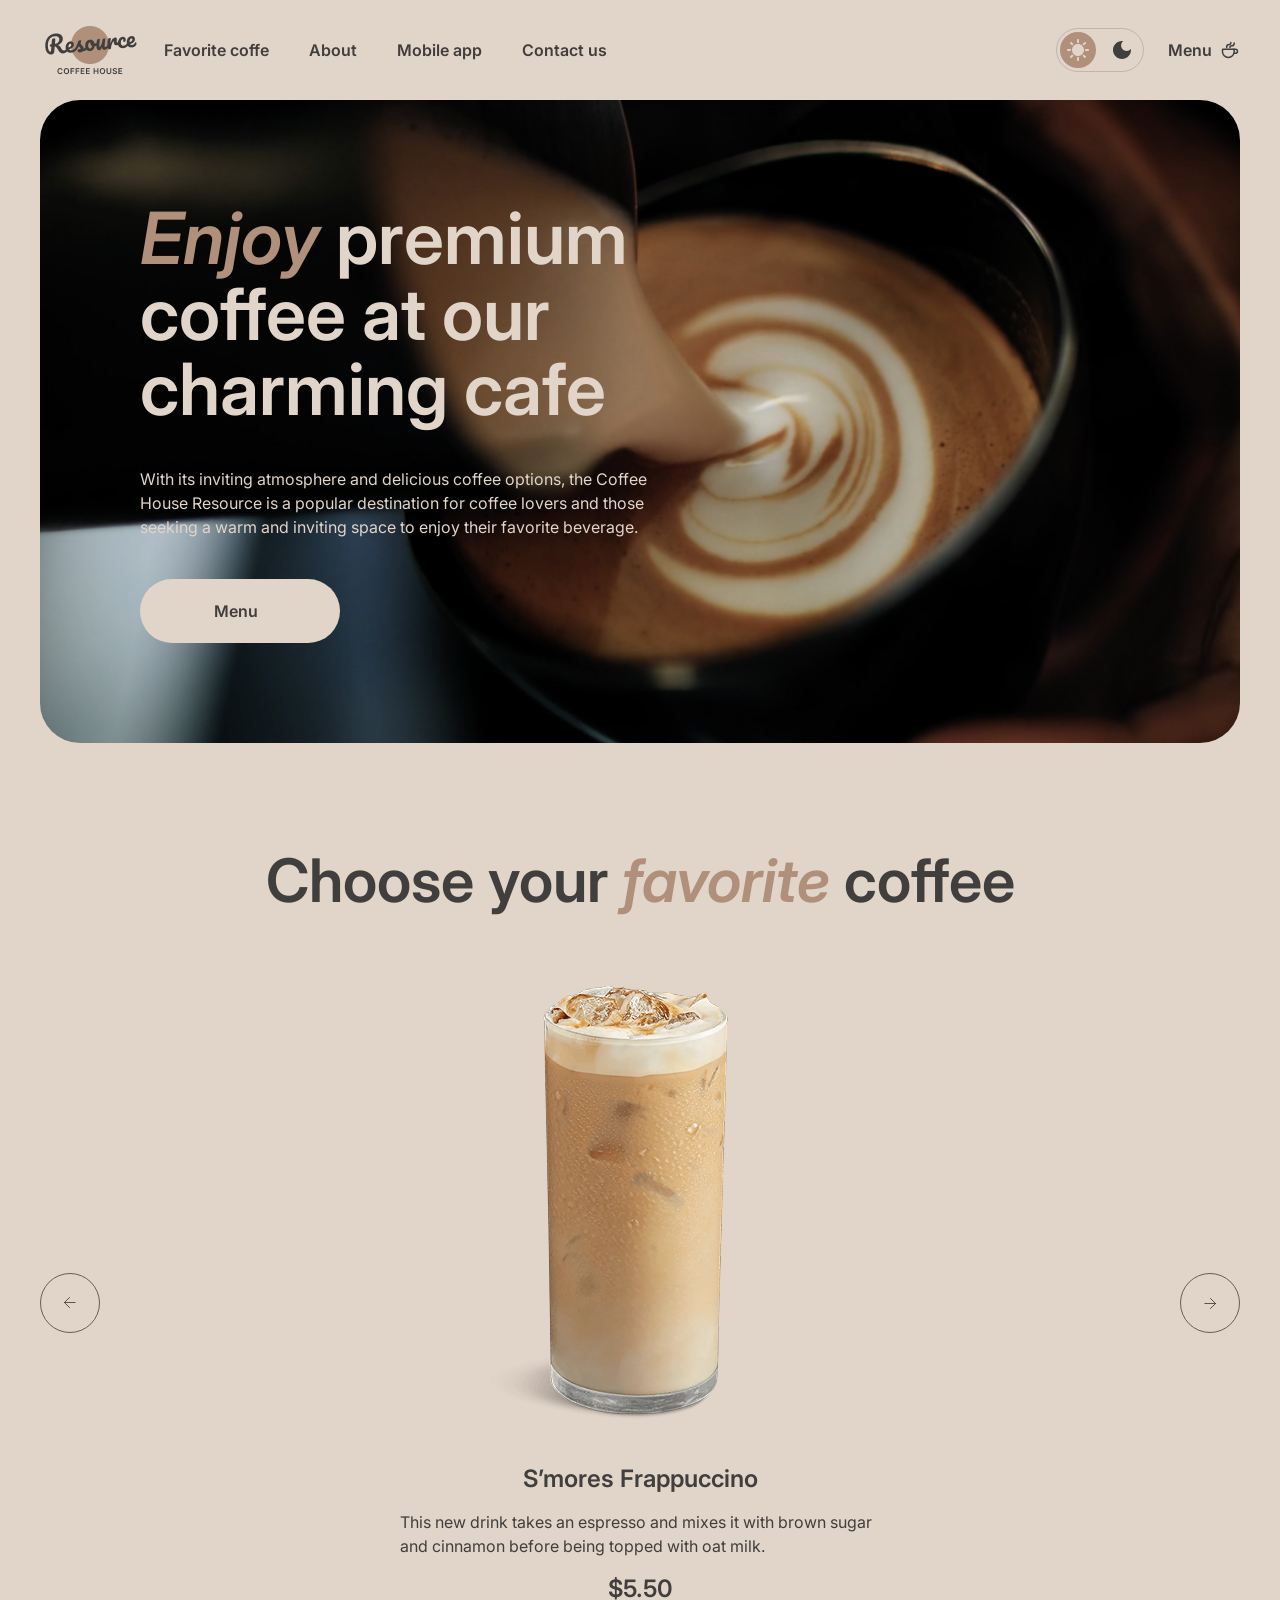
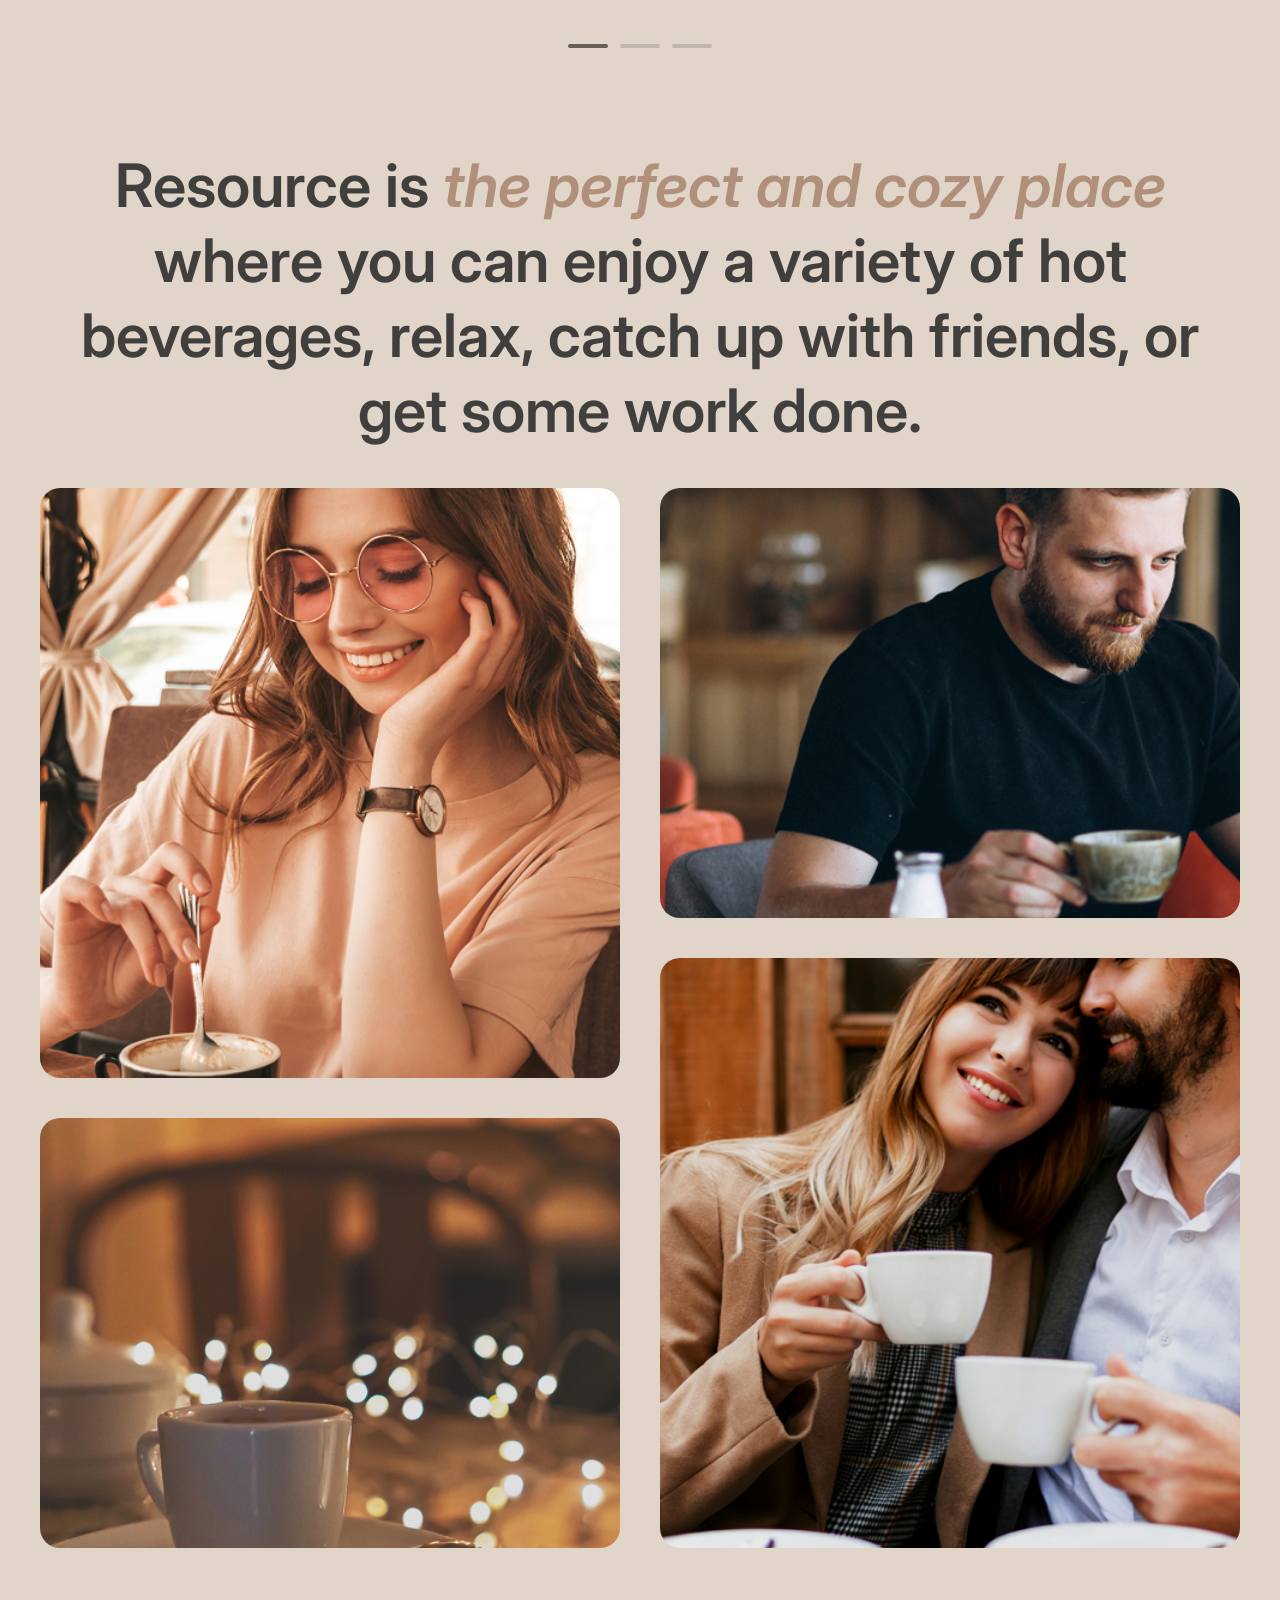
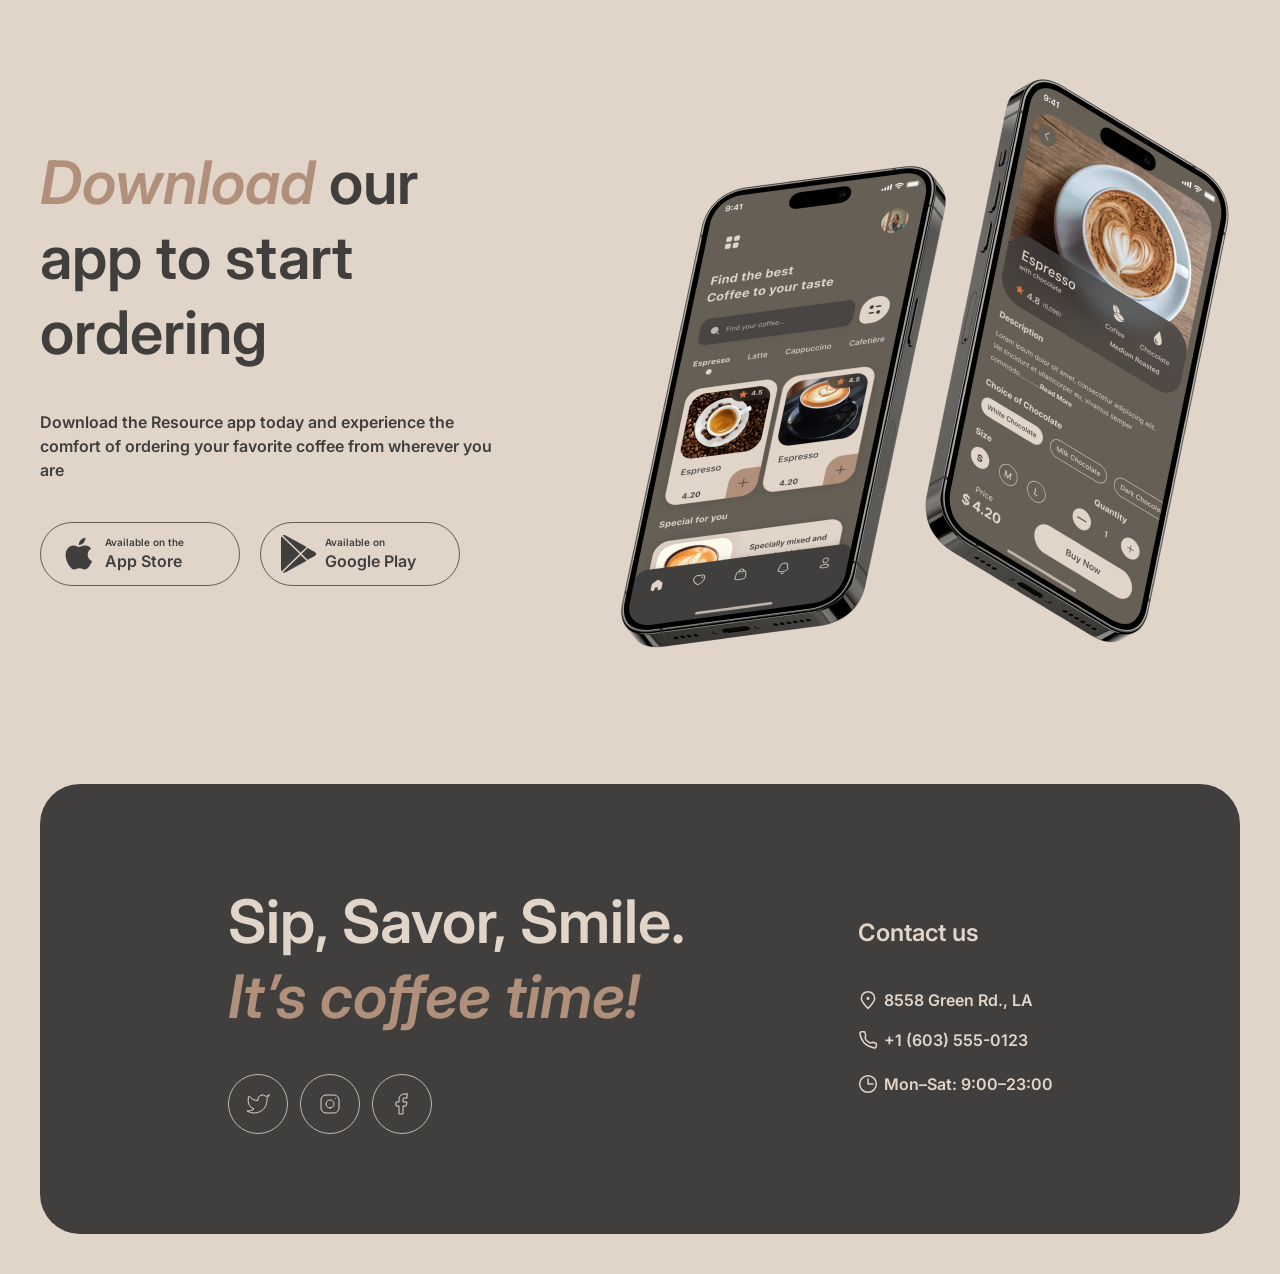
==== index.html @ 2481d9b3 "feat: add burger menu" ====
<!doctype html>
<html lang="en">
  <head>
    <meta charset="UTF-8" />
    <meta name="viewport" content="width=device-width, initial-scale=1.0" />
    <meta
      name="description"
      content="Coffee House is a cozy place to enjoy freshly brewed coffee and delicious desserts. Explore our menu and find your perfect coffee."
    />
    <link rel="preconnect" href="https://fonts.googleapis.com" />
    <link rel="preconnect" href="https://fonts.gstatic.com" crossorigin />
    <link
      href="https://fonts.googleapis.com/css2?family=Inter:ital,opsz,wght@0,14..32,100..900;1,14..32,100..900&display=swap"
      rel="stylesheet"
    />
    <link rel="stylesheet" href="css/style.css" />
    <link rel="shortcut icon" href="./assets/favicon.png" type="image/x-icon" />
    <title>Coffe House Menu</title>
  </head>
  <body class="light">
    <header class="header">
      <div class="container">
        <nav class="header__nav">
          <a
            href="index.html"
            class="header__logo"
            aria-label="Resource Coffe House Logo"
          ></a>
          <ul class="header__menu">
            <li class="header__menu-item">
              <a href="#favorite" class="header__link">Favorite coffe</a>
            </li>
            <li class="header__menu-item">
              <a href="#about" class="header__link">About</a>
            </li>
            <li class="header__menu-item">
              <a href="#app" class="header__link">Mobile app</a>
            </li>
            <li class="header__menu-item">
              <a href="#contacts" class="header__link">Contact us</a>
            </li>
          </ul>
          <div class="header__settings">
            <div class="header__toggle" id="theme-switch">
              <button
                class="header__toggle-btn header__toggle-light header__toggle-active"
                id="light"
                aria-label="Light theme"
              ></button>
              <button
                class="header__toggle-btn header__toggle-dark"
                id="dark"
                aria-label="Dark theme"
              ></button>
            </div>
            <a href="menu.html" class="header__menu-btn">Menu</a>
          </div>
          <button class="header__burger" id="burger-btn" aria-label="Open menu">
            <span class="header__burger-line"></span>
            <span class="header__burger-line"></span>
          </button>
        </nav>
      </div>
    </header>

    <main>
      <section class="hero">
        <div class="container">
          <div class="hero__container">
            <div class="hero__content">
              <h1 class="hero__title">
                <span class="text_accent">Enjoy</span>
                premium coffee at our charming cafe
              </h1>
              <p class="hero__text">
                With its inviting atmosphere and delicious coffee options, the
                Coffee House Resource is a popular destination for coffee lovers
                and those seeking a warm and inviting space to enjoy their
                favorite beverage.
              </p>
              <a href="menu.html" class="hero__btn">Menu</a>
            </div>
          </div>
        </div>
      </section>

      <section class="choose" id="favorite">
        <div class="container">
          <div class="choose__content">
            <h2 class="section__title">
              Choose your
              <span class="text_accent">favorite</span>
              coffee
            </h2>
            <div class="choose__slider slider">
              <ul class="slider__list">
                <li class="slider__item">
                  <img
                    src="./assets/images/slider/coffee-slider-1.png"
                    alt="S’mores Frappuccino"
                    class="slider__img"
                  />
                  <div class="slider__content">
                    <p class="slider__item-title">S’mores Frappuccino</p>
                    <p class="slider__item-text">
                      This new drink takes an espresso and mixes it with brown
                      sugar and cinnamon before being topped with oat milk.
                    </p>
                    <p class="slider__item-price">$5.50</p>
                  </div>
                </li>
              </ul>
              <div class="slider__controls">
                <button
                  class="slider__controls-item slider__controls-item_active"
                  aria-label="Slide button"
                ></button>
                <button
                  class="slider__controls-item"
                  aria-label="Slide button"
                ></button>
                <button
                  class="slider__controls-item"
                  aria-label="Slide button"
                ></button>
              </div>
              <div class="slider__buttons">
                <button class="slider__btn" aria-label="Prev slide"></button>
                <button class="slider__btn" aria-label="Next slide"></button>
              </div>
            </div>
          </div>
        </div>
      </section>

      <section class="about" id="about">
        <div class="container">
          <h2 class="section__title">
            Resource is
            <span class="text_accent">the perfect and cozy place</span>
            where you can enjoy a variety of hot beverages, relax, catch up with
            friends, or get some work done.
          </h2>
          <ul class="about__gallery">
            <li class="about__gallery-item">
              <img
                src="./assets/images/about/about-1.png"
                alt="Woman with capuccino cup"
                class="about__gallery-img"
              />
            </li>
            <li class="about__gallery-item">
              <img
                src="./assets/images/about/about-2.png"
                alt="coffee cup and lights on background"
                class="about__gallery-img"
              />
            </li>
            <li class="about__gallery-item">
              <img
                src="./assets/images/about/about-3.png"
                alt="Man with a coffee cup"
                class="about__gallery-img"
              />
            </li>
            <li class="about__gallery-item">
              <img
                src="./assets/images/about/about-4.png"
                alt="Couple with tea cups"
                class="about__gallery-img"
              />
            </li>
          </ul>
        </div>
      </section>

      <section class="download" id="app">
        <div class="container">
          <div class="download__container">
            <div class="download__content">
              <h2 class="section__title download__title">
                <span class="text_accent">Download</span>
                our app to start ordering
              </h2>
              <p class="download__text">
                Download the Resource app today and experience the comfort of
                ordering your favorite coffee from wherever you are
              </p>
              <div class="download__buttons">
                <a
                  href="https://www.apple.com/"
                  target="_blank"
                  class="download__btn download__btn_mac"
                  rel="noopener noreferrer"
                >
                  Available on the
                  <span class="download__btn-title">App Store</span>
                </a>
                <a
                  href="https://play.google.com/store"
                  target="_blank"
                  class="download__btn download__btn_google"
                  rel="noopener noreferrer"
                >
                  Available on
                  <span class="download__btn-title">Google Play</span>
                </a>
              </div>
            </div>
            <div class="download__img-wrapper">
              <img
                src="./assets/download-bg.png"
                alt="Two mobile screens with Coffe House App open"
                class="download__img"
              />
            </div>
          </div>
        </div>
      </section>
    </main>

    <footer class="footer" id="contacts">
      <div class="container">
        <div class="footer__content">
          <div class="footer__item">
            <h2 class="footer__title">
              Sip, Savor, Smile.
              <span class="text_accent">It’s coffee time!</span>
            </h2>
            <ul class="footer__social">
              <li class="footer__social-item">
                <a
                  href="https://x.com/"
                  target="_blank"
                  class="footer__social-link"
                  aria-label="Twitter"
                ></a>
              </li>
              <li class="footer__social-item">
                <a
                  href="https://www.instagram.com/"
                  target="_blank"
                  class="footer__social-link"
                  aria-label="Instagram"
                ></a>
              </li>
              <li class="footer__social-item">
                <a
                  href="https://www.facebook.com/"
                  target="_blank"
                  class="footer__social-link"
                  aria-label="Facebook"
                ></a>
              </li>
            </ul>
          </div>
          <div class="footer__item">
            <h3 class="footer__contact-title">Contact us</h3>
            <ul class="footer__contacts-list">
              <li class="footer__contacts-item">
                <a
                  href="https://maps.app.goo.gl/tWDYdVg9bTQP6V7FA"
                  target="_blank"
                  class="footer__contacts-link"
                >
                  8558 Green Rd., LA
                </a>
              </li>
              <li class="footer__contacts-item">
                <a href="tel:+16035550123" class="footer__contacts-link">
                  +1 (603) 555-0123
                </a>
              </li>
              <li class="footer__contacts-item">
                <p class="footer__contacts-link">Mon–Sat: 9:00–23:00</p>
              </li>
            </ul>
          </div>
        </div>
      </div>
    </footer>

    <script type="module" src="./js/script.js"></script>
  </body>
</html>
---- css/style.css ----
:root {
  --light-bg-color: #e1d4c9;
  --dark-bg-color: #292826;
  --light-text-color: #403f3d;
  --dark-text-color: #e1d4c9;
  --text-inverse-color: #e1d4c9;
  --light-border-color: #665f55;
  --dark-border-color: #c1b6ad;
  --light-hover-color: #665f55;
  --dark-hover-color: #403f3d;
  --light-footer-bg: #665f55;
  --dark-footer-bg: #403f3d;
}

* {
  padding: 0;
  margin: 0;
  border: none;
  color: inherit;
  text-decoration: none;
  list-style-type: none;
  box-sizing: border-box;
}

html {
  scroll-behavior: smooth;
}

body {
  --bg-color: var(--light-bg-color);
  --text-color: var(--light-text-color);
  --border-color: var(--light-border-color);
  --hover-color: var(--light-hover-color);
  --footer-bg: var(--light-footer-bg);
  font-family: 'Inter', sans-serif;
  font-weight: 600;
  font-size: 16px;
  line-height: 150%;
  letter-spacing: 0%;
}

body.light {
  color: var(--light-text-color);
  background: var(--light-bg-color);
  border-color: var(--light-border-color);
}

body.dark {
  --text-color: var(--dark-text-color);
  --bg-color: var(--dark-bg-color);
  --border-color: var(--dark-border-color);
  --hover-color: var(--dark-hover-color);
  --footer-bg: var(--dark-footer-bg);
  color: var(--dark-text-color);
  background-color: var(--dark-bg-color);
  border-color: var(--dark-border-color);
}

button {
  cursor: pointer;
  transition: 0.4s ease-in;
}

.container {
  width: 100%;
  max-width: 1440px;
  padding: 0 40px;
  margin: 0 auto;
}

.text_accent {
  color: #b0907a;
  font-style: italic;
}

.header {
  padding: 20px 0;
}

.header__nav {
  display: flex;
  justify-content: space-between;
  align-items: center;
  gap: 24px;
  position: relative;
}

.header__logo {
  display: block;
  width: 100px;
  height: 60px;
}

.light .header__logo {
  background: url(../assets/logo-light.png) no-repeat center / cover;
}

.dark .header__logo {
  background: url(../assets/logo-dark.png) no-repeat center / cover;
}

.header__logo-img {
  display: block;
  width: 100%;
}

.header__menu {
  display: flex;
  align-items: center;
  gap: 40px;
}

.header__settings {
  display: flex;
  justify-content: space-between;
  align-items: center;
  gap: 24px;
  margin-left: auto;
}

.header__menu-btn {
  display: block;
  width: 72px;
  font-family: 'Inter', sans-serif;
  font-weight: 600;
  font-size: 16px;
  line-height: 150%;
  letter-spacing: 0%;
  color: inherit;
  text-align: left;
  padding: 2px 0;
  position: relative;
}

.light .header__menu-btn {
  background: url(../assets/icons/coffee-cup-light.svg) no-repeat center right /
    20px;
}

.dark .header__menu-btn {
  background: url(../assets/icons/coffee-cup-dark.svg) no-repeat center right /
    20px;
}

.header__menu-btn::after {
  content: '';
  position: absolute;
  bottom: 0;
  left: 0;
  width: 0;
  height: 2px;
  transition: 0.5s ease-in;
}

.light .header__menu-btn::after {
  background: #403f3d;
}

.dark .header__menu-btn::after {
  background: #e1d4c9;
}

.header__menu-btn:hover::after {
  width: 100%;
}

.header__toggle {
  display: flex;
  justify-content: space-between;
  align-items: center;
  gap: 8px;
  width: 88px;
  height: 44px;
  padding: 3px;
  border: 1px solid var(--dark-border-color);
  border-radius: 25px;
  cursor: pointer;
}

.header__toggle-btn {
  display: block;
  width: 36px;
  height: 36px;
  background: transparent;
  border-radius: 50%;
}

.header__toggle-light {
  background: url(../assets/icons/sun.svg) no-repeat center / 22px;
}

.header__toggle-light.header__toggle-active {
  background: url(../assets/icons/sun-active.svg) no-repeat center / 22px
    #b0907a;
}

.header__toggle-light:hover {
  background: url(../assets/icons/sun-active.svg) no-repeat center / 22px
    var(--light-border-color);
}

.header__toggle-dark {
  background: url(../assets/icons/moon.svg) no-repeat center / 18px;
}

.header__toggle-dark.header__toggle-active {
  background: url(../assets/icons/moon-active.svg) no-repeat center / 18px
    #b0907a;
}

.header__toggle-dark:hover {
  background: url(../assets/icons/moon-active.svg) no-repeat center / 18px
    var(--light-border-color);
}

.header__burger {
  width: 44px;
  height: 44px;
  display: flex;
  flex-direction: column;
  justify-content: center;
  align-items: center;
  gap: 7px;
  border: 1px solid #665f55;
  border-radius: 50%;
  background: transparent;
  display: none;
}

.header__burger-line {
  display: block;
  width: 16px;
  height: 1px;
  background: var(--text-color);
  transition: 0.4s ease-in;
}

.header__burger_active .header__burger-line {
  animation: openBurger 1s forwards;
}

@keyframes openBurger {
  40% {
    transform: translateY(50%);
  }
  100% {
    transform: translateY(50%) rotate(45deg);
  }
}

.hero__container {
  border-radius: 40px;
  padding: 100px;
  background: url(../assets/hero-bg.jpg) no-repeat center / cover;
}

.hero__content {
  max-width: 530px;
  display: flex;
  flex-direction: column;
  gap: 40px;
}

.hero__title {
  font-weight: 600;
  font-size: 72px;
  line-height: 105%;
  color: var(--dark-text-color);
}

.hero__text {
  font-weight: 400;
  font-size: 16px;
  line-height: 150%;
  color: #e1d4c9;
}

.hero__btn {
  width: 200px;
  height: 64px;
  display: flex;
  justify-content: center;
  align-items: center;
  gap: 8px;
  font-weight: 600;
  font-size: 16px;
  line-height: 150%;
  color: inherit;
  border-radius: 100px;
  background-color: var(--bg-color);
  position: relative;
}

.hero__btn::after {
  content: '';
  width: 0;
  height: 20px;
  transition: 0.3s ease-in;
}

body.light .hero__btn::after {
  background: url(../assets/icons/coffee-cup-light.svg) no-repeat center / 20px;
}

body.dark .hero__btn::after {
  background: url(../assets/icons/coffee-cup-dark.svg) no-repeat center / 20px;
}

.hero__btn:hover::after {
  width: 20px;
}

.choose__content {
  padding: 100px 0;
}

.section__title {
  font-weight: 600;
  font-size: 60px;
  line-height: 125%;
  text-align: center;
  color: var(--text-color);
  margin-bottom: 40px;
}

.slider {
  position: relative;
}

.slider__list {
  max-width: 480px;
  margin: 0 auto;
}

.slider__item {
  max-width: 480px;
  margin-bottom: 40px;
}

.slider__img {
  width: 100%;
  margin-bottom: 20px;
}

.slider__content {
  display: flex;
  flex-direction: column;
  align-items: center;
  gap: 16px;
  color: #403f3d;
}

.slider__item-title {
  font-weight: 600;
  font-size: 24px;
  line-height: 125%;
}

.slider__item-text {
  font-weight: 400;
  font-size: 16px;
  line-height: 150%;
}

.slider__item-price {
  font-weight: 600;
  font-size: 24px;
  line-height: 125%;
}

.slider__controls {
  display: flex;
  justify-content: center;
  gap: 12px;
  margin: 0 auto;
}

.slider__controls-item {
  width: 40px;
  height: 4px;
  border-radius: 100px;
  cursor: pointer;
}

body.light .slider__controls-item {
  background: var(--dark-border-color);
}

body.dark .slider__controls-item {
  background: var(--light-border-color);
}

body.light .slider__controls-item_active {
  background: var(--light-border-color);
}

body.dark .slider__controls-item_active {
  background: var(--dark-border-color);
}

.slider__buttons {
  position: absolute;
  display: flex;
  justify-content: space-between;
  width: 100%;
  top: 50%;
  transform: translateY(-50%);
}

.slider__btn {
  display: block;
  width: 60px;
  height: 60px;
  border: 1px solid var(--border-color);
  border-radius: 50%;
  transition: 0.4s ease-in;
}

body.light .slider__btn {
  background: url(../assets/icons/arrow-light.svg) no-repeat center / 12px;
}

body.dark .slider__btn {
  background: url(../assets/icons/arrow-dark.svg) no-repeat center / 12px;
}

body.light .slider__btn:hover,
body.dark .slider__btn:hover {
  background: url(../assets/icons/arrow-dark.svg) no-repeat center / 12px
    var(--hover-color);
  border-color: var(--hover-color);
}

.slider__btn:last-of-type {
  transform: rotate(-180deg);
}

.about {
  padding: 0 0 100px;
}

.about__gallery {
  max-width: 100%;
  height: 1060px;
  display: flex;
  flex-direction: column;
  flex-wrap: wrap;
  gap: 40px;
  overflow: hidden;
}

.about__gallery-item {
  max-width: calc((100% - 40px) / 2);
  height: 590px;
  border-radius: 20px;
  overflow: hidden;
}

.about__gallery-item:nth-child(2),
.about__gallery-item:nth-child(3) {
  height: 430px;
}

.about__gallery-img {
  width: 100%;
  height: 100%;
  object-fit: cover;
  transition: 0.4s ease-in-out;
  transform: scale(1.2);
}

.about__gallery-item:hover .about__gallery-img {
  transform: scale(1);
}

@media (max-width: 768px) {
  .about__gallery {
    max-width: 100%;
    height: 1220px;
  }

  .about__gallery-item {
    max-width: 100%;
  }

  .about__gallery-item:nth-child(2),
  .about__gallery-item:nth-child(3) {
    display: none;
  }
}

.download {
  padding: 0 0 100px;
}

.download__container {
  display: flex;
  justify-content: center;
  align-items: center;
  gap: 100px;
}

.download__content {
  max-width: 630px;
  flex-shrink: 1;
  display: flex;
  flex-direction: column;
  gap: 40px;
}

.download__title {
  text-align: left;
  margin-bottom: 0;
}

.download__img-wrapper {
  width: 630px;
}

.download__img {
  width: 100%;
  height: auto;
}

.download__buttons {
  display: flex;
  gap: 20px;
}

.download__btn {
  display: block;
  width: 200px;
  padding: 12px 0 12px 64px;
  border-radius: 100px;
  font-style: normal;
  font-weight: 600;
  font-size: 10px;
  line-height: 140%;
  text-align: left;
  border: 1px solid var(--border-color);
  transition: 0.4s ease-in;
}

.download__btn-title {
  display: block;
  font-weight: 600;
  font-size: 16px;
  line-height: 150%;
}

.download__btn_mac {
  background: url(../assets/icons/mac-icon.svg) no-repeat 20px center / 36px;
}

.download__btn_google {
  background: url(../assets/icons/google-icon.svg) no-repeat 20px center / 36px;
}

.download__btn_mac:hover {
  background: url(../assets/icons/mac-icon-hover.svg) no-repeat 20px center /
    36px var(--hover-color);
  color: var(--text-inverse-color);
}

.download__btn_google:hover {
  background: url(../assets/icons/google-icon-hover.svg) no-repeat 20px center /
    36px var(--hover-color);
  color: var(--text-inverse-color);
}

.download__img-wrapper {
  flex-shrink: 0;
}

.footer {
}

.footer__content {
  padding: 100px;
  display: flex;
  justify-content: center;
  align-items: center;
  gap: 100px;
  border-radius: 40px;
  background: var(--light-border-color);
  background: #403f3d;
}

@media (max-width: 1100px) {
  .footer__content {
    flex-direction: column;
    align-items: start;
  }
}

.footer__item {
  max-width: 530px;
  display: flex;
  flex-direction: column;
  gap: 40px;
}

.footer__title {
  font-weight: 600;
  font-size: 60px;
  line-height: 125%;
  color: #e1d4c9;
}

.footer__social {
  display: flex;
  gap: 12px;
}

.footer__social-link {
  width: 60px;
  height: 60px;
  display: flex;
  justify-content: center;
  align-items: center;
  border: 1px solid var(--dark-border-color);
  border-radius: 50%;
  transition: 0.4s ease-in;
}

.footer__social-item:nth-of-type(1) .footer__social-link {
  background: url(../assets/icons/twitter.svg) no-repeat center / 24px;
}

.footer__social-item:nth-of-type(2) .footer__social-link {
  background: url(../assets/icons/instagram.svg) no-repeat center / 24px;
}

.footer__social-item:nth-of-type(3) .footer__social-link {
  background: url(../assets/icons/facebook.svg) no-repeat center / 24px;
}

body.light .footer__social-item:nth-of-type(1) .footer__social-link:hover {
  background: url(../assets/icons/twitter-hover.svg) no-repeat center / 24px
    var(--bg-color);
}

body.light .footer__social-item:nth-of-type(2) .footer__social-link:hover {
  background: url(../assets/icons/instagram-hover.svg) no-repeat center / 24px
    var(--bg-color);
}

body.light .footer__social-item:nth-of-type(3) .footer__social-link:hover {
  background: url(../assets/icons/facebook-hover.svg) no-repeat center / 24px
    var(--bg-color);
}

body.dark .footer__social-item:nth-of-type(1) .footer__social-link:hover {
  background: url(../assets/icons/twitter.svg) no-repeat center / 24px
    var(--bg-color);
}

body.dark .footer__social-item:nth-of-type(2) .footer__social-link:hover {
  background: url(../assets/icons/instagram.svg) no-repeat center / 24px
    var(--bg-color);
}

body.dark .footer__social-item:nth-of-type(3) .footer__social-link:hover {
  background: url(../assets/icons/facebook.svg) no-repeat center / 24px
    var(--bg-color);
}

.footer {
  padding-bottom: 40px;
}

.footer__contact-title {
  font-weight: 600;
  font-size: 24px;
  line-height: 125%;
  color: #e1d4c9;
}

.footer__contacts-list {
  display: flex;
  flex-direction: column;
  gap: 16px;
}

.footer__contacts-link {
  font-weight: 600;
  font-size: 16px;
  line-height: 150%;
  color: #e1d4c9;
  padding: 4px 0 4px 26px;
  position: relative;
}

.footer__contacts-link::after {
  content: '';
  position: absolute;
  bottom: 0;
  left: 0;
  width: 0;
  height: 2px;
  background: var(--light-bg-color);
  transition: 0.4s ease-in;
}

.footer__contacts-link:hover::after {
  width: 100%;
}

.footer__contacts-item:nth-of-type(1) .footer__contacts-link {
  background: url(../assets/icons/pin.svg) no-repeat center left / 20px;
}

.footer__contacts-item:nth-of-type(2) .footer__contacts-link {
  background: url(../assets/icons/phone.svg) no-repeat center left / 20px;
}

.footer__contacts-item:nth-of-type(3) .footer__contacts-link {
  background: url(../assets/icons/clock.svg) no-repeat center left / 20px;
}

.tabs {
  padding-bottom: 100px;
}

.tabs__title {
  max-width: 800px;
  text-align: center;
  margin: 0 auto 40px;
}

.tabs__buttons {
  display: flex;
  justify-content: center;
  gap: 16px;
  margin-bottom: 40px;
}

.tabs__btn {
  font-weight: 600;
  font-size: 16px;
  line-height: 150%;
  border-radius: 100px;
  border: 1px solid var(--dark-border-color);
  display: flex;
  gap: 8px;
  align-items: center;
  padding: 8px 16px 8px 8px;
  background-color: transparent;
}

.tabs__btn-label {
  display: inline-block;
  width: 30px;
  height: 30px;
  border-radius: 50%;
  background-color: var(--dark-border-color);
  background-repeat: no-repeat;
  background-position: center;
}

.tabs__btn#coffee-btn .tabs__btn-label {
  background-image: url(../assets/icons/coffee.png);
}

.tabs__btn#tea-btn .tabs__btn-label {
  background-image: url(../assets/icons/tea.png);
}

.tabs__btn#desert-btn .tabs__btn-label {
  background-image: url(../assets/icons/desert.png);
}

.tabs__btn_active {
  background: var(--light-border-color);
  color: var(--light-bg-color);
}

.tabs__btn:hover {
  background: var(--light-border-color);
  color: var(--light-bg-color);
}

.tabs__btn:hover .tabs__btn-label {
  background-color: var(--bg-color);
}

.tabs__list {
  display: flex;
  justify-content: center;
  gap: 40px;
  flex-wrap: wrap;
}

.tabs__list#tea-tab {
  display: none;
}

.tabs__list#desert-tab {
  display: none;
}

.card {
  border: 1px solid var(--dark-border-color);
  border-radius: 40px;
  overflow: hidden;
}

.card__img-wrapper {
  width: 310px;
  height: 310px;
  border-bottom-left-radius: 40px;
  border-bottom-right-radius: 40px;
  overflow: hidden;
}

.card__img {
  width: 100%;
  height: 100%;
  object-fit: cover;
}

.card__title {
  font-weight: 600;
  font-size: 24px;
  line-height: 125%;
}

.card__content {
  width: 310px;
  display: flex;
  flex-direction: column;
  gap: 12px;
  padding: 20px;
}

.card__description {
  font-weight: 400;
  font-size: 16px;
  line-height: 150%;
}

.card__price {
  font-weight: 600;
  font-size: 24px;
  line-height: 125%;
}

@media (max-width: 768px) {
  .header__menu {
    display: none;
  }

  .header__burger {
    display: flex;
  }
}

@media (max-width: 680px) {
  .section__title,
  .footer__title {
    font-size: 32px;
  }

  .footer__content {
    padding: 60px 16px;
  }
}
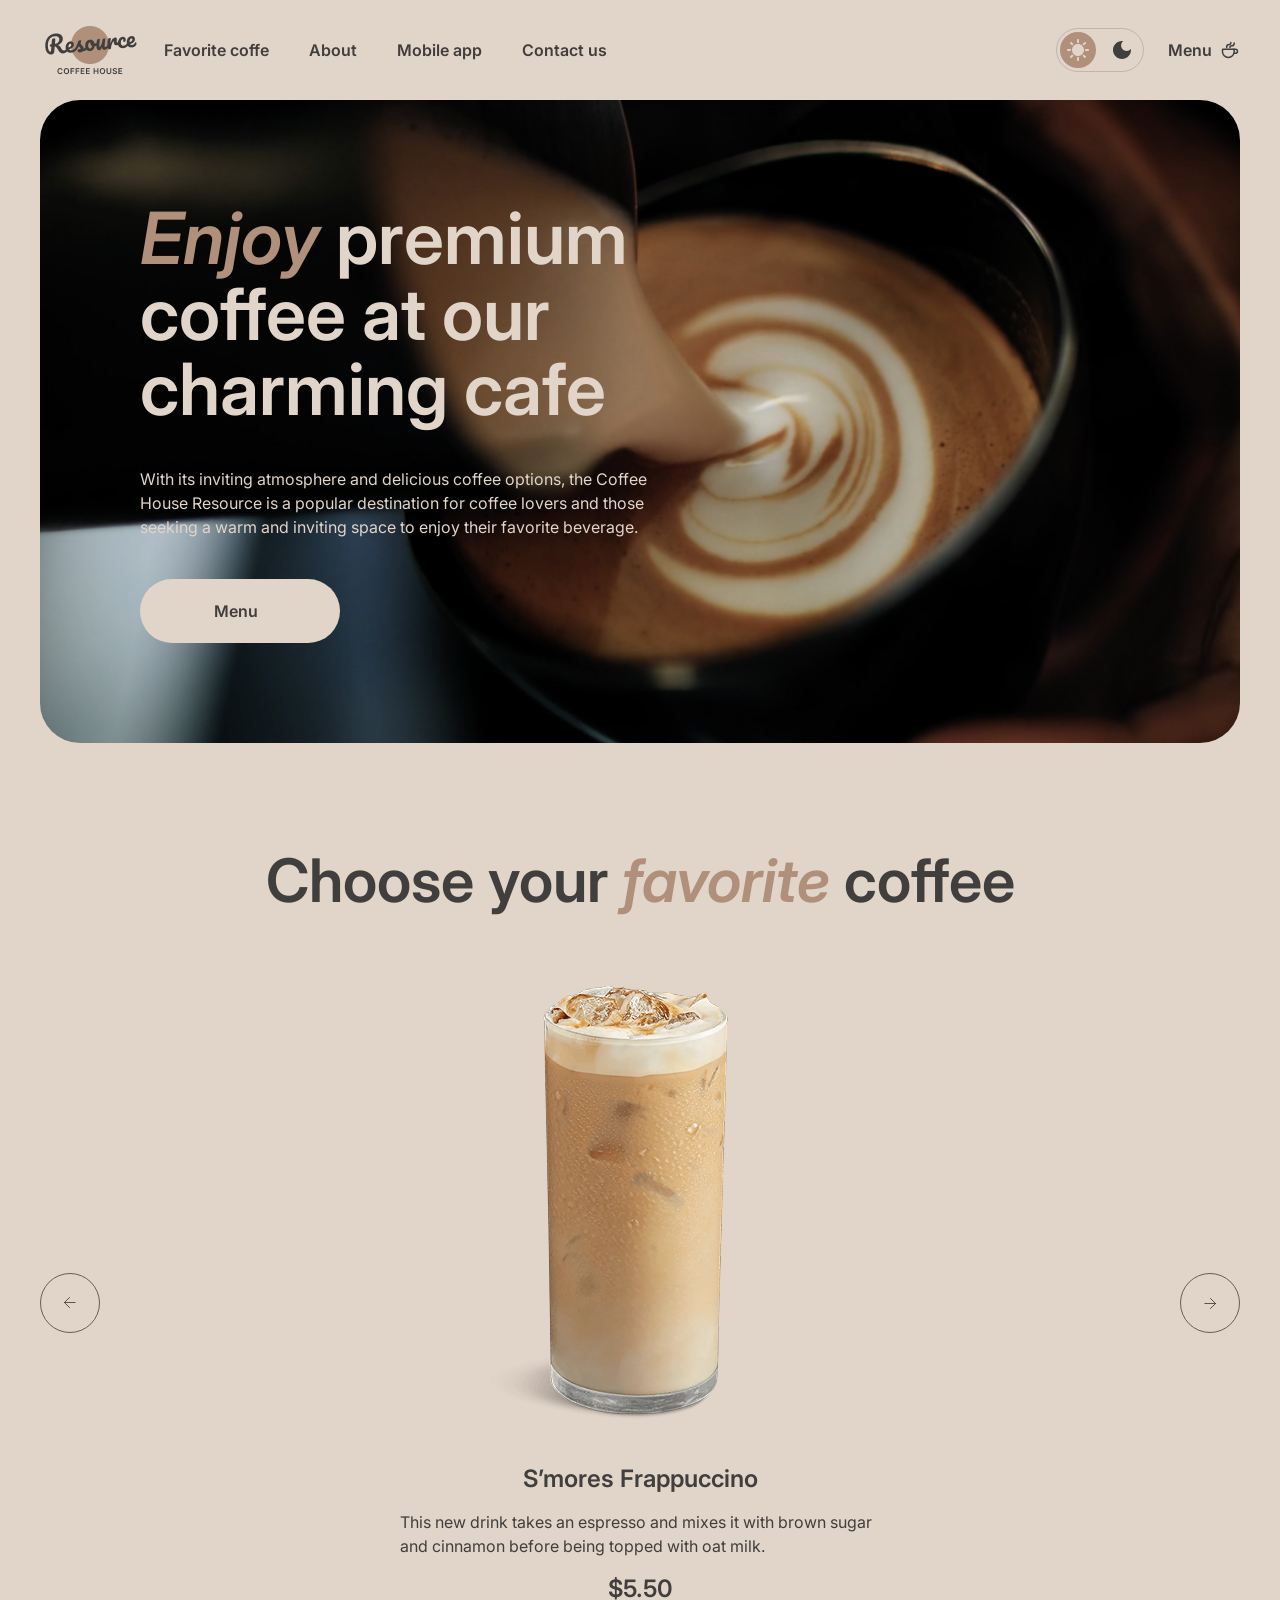
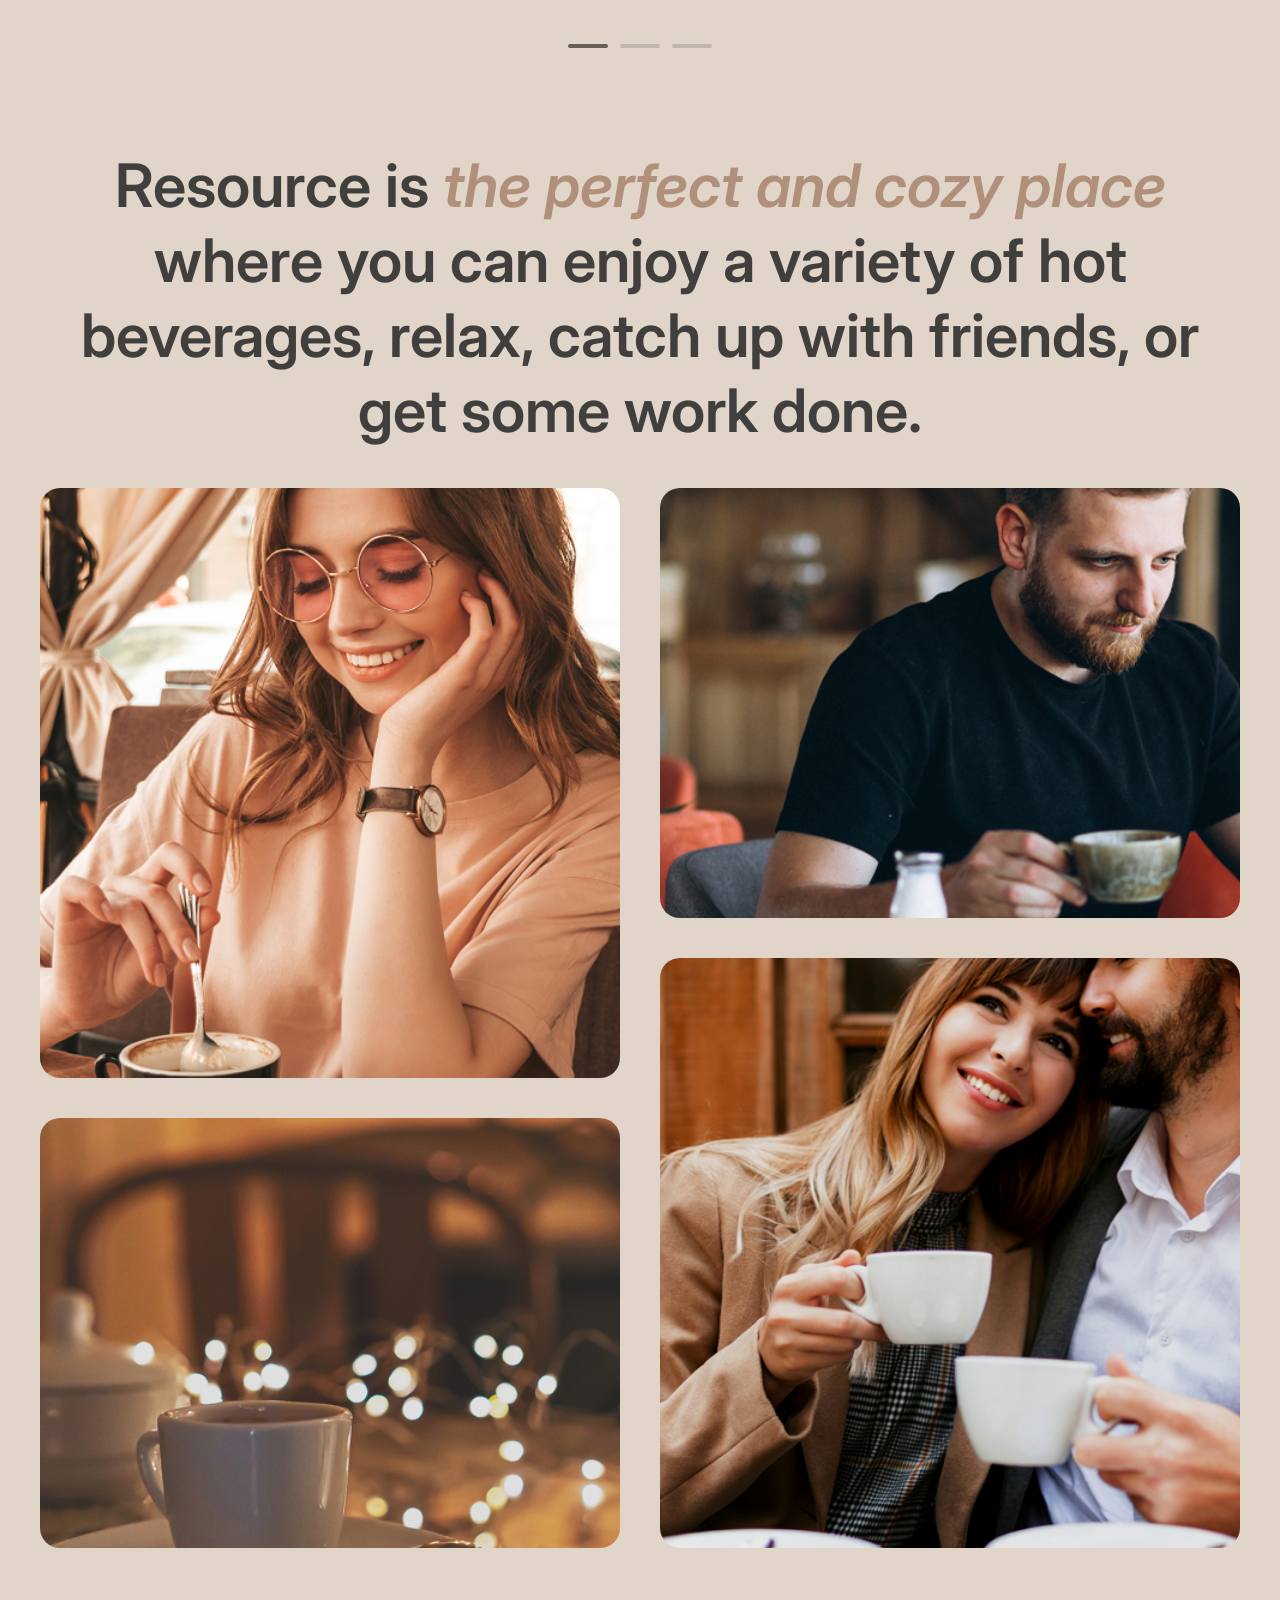
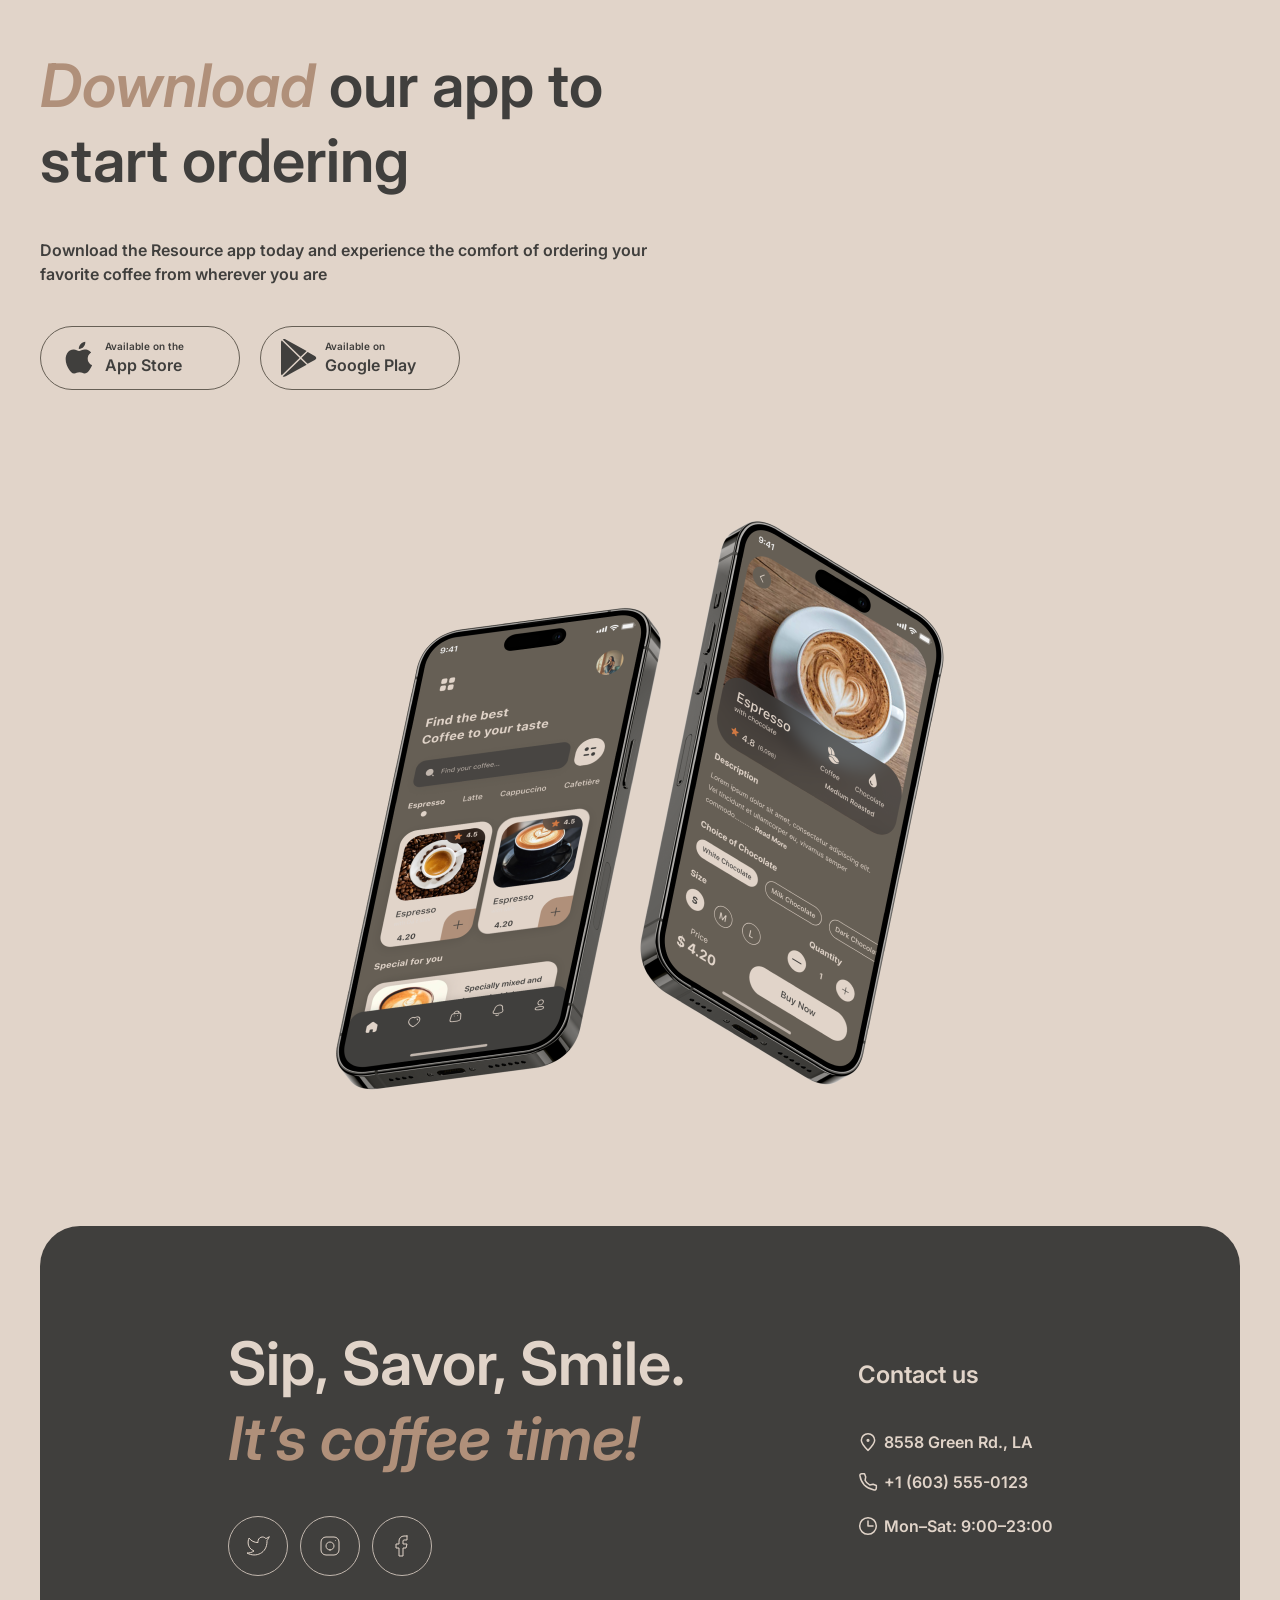
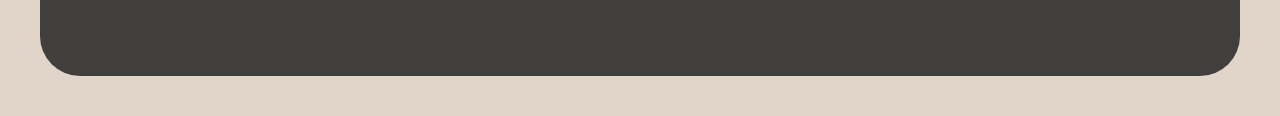
==== commit 19aba448: "feat: complete responsive layout" ====
--- a/index.html
+++ b/index.html
@@ -53,7 +53,9 @@
                 aria-label="Dark theme"
               ></button>
             </div>
-            <a href="menu.html" class="header__menu-btn">Menu</a>
+            <a href="menu.html" class="header__menu-btn" id="catalog-link">
+              Menu
+            </a>
           </div>
           <button class="header__burger" id="burger-btn" aria-label="Open menu">
             <span class="header__burger-line"></span>
@@ -135,7 +137,7 @@
 
       <section class="about" id="about">
         <div class="container">
-          <h2 class="section__title">
+          <h2 class="section__title about__title">
             Resource is
             <span class="text_accent">the perfect and cozy place</span>
             where you can enjoy a variety of hot beverages, relax, catch up with
--- a/css/style.css
+++ b/css/style.css
@@ -160,8 +160,10 @@
   background: #e1d4c9;
 }
 
-.header__menu-btn:hover::after {
-  width: 100%;
+@media (hover: none) and (pointer: coarse) {
+  .header__menu-btn:hover::after {
+    width: 100%;
+  }
 }
 
 .header__toggle {
@@ -194,9 +196,11 @@
     #b0907a;
 }
 
-.header__toggle-light:hover {
-  background: url(../assets/icons/sun-active.svg) no-repeat center / 22px
-    var(--light-border-color);
+@media (hover: none) and (pointer: coarse) {
+  .header__toggle-light:hover {
+    background: url(../assets/icons/sun-active.svg) no-repeat center / 22px
+      var(--light-border-color);
+  }
 }
 
 .header__toggle-dark {
@@ -208,9 +212,11 @@
     #b0907a;
 }
 
-.header__toggle-dark:hover {
-  background: url(../assets/icons/moon-active.svg) no-repeat center / 18px
-    var(--light-border-color);
+@media (hover: none) and (pointer: coarse) {
+  .header__toggle-dark:hover {
+    background: url(../assets/icons/moon-active.svg) no-repeat center / 18px
+      var(--light-border-color);
+  }
 }
 
 .header__burger {
@@ -255,7 +261,7 @@
 }
 
 .hero__content {
-  max-width: 530px;
+  width: 530px;
   display: flex;
   flex-direction: column;
   gap: 40px;
@@ -306,8 +312,10 @@
   background: url(../assets/icons/coffee-cup-dark.svg) no-repeat center / 20px;
 }
 
-.hero__btn:hover::after {
-  width: 20px;
+@media (hover: none) and (pointer: coarse) {
+  .hero__btn:hover::after {
+    width: 20px;
+  }
 }
 
 .choose__content {
@@ -347,7 +355,6 @@
   flex-direction: column;
   align-items: center;
   gap: 16px;
-  color: #403f3d;
 }
 
 .slider__item-title {
@@ -424,11 +431,13 @@
   background: url(../assets/icons/arrow-dark.svg) no-repeat center / 12px;
 }
 
-body.light .slider__btn:hover,
-body.dark .slider__btn:hover {
-  background: url(../assets/icons/arrow-dark.svg) no-repeat center / 12px
-    var(--hover-color);
-  border-color: var(--hover-color);
+@media (hover: none) and (pointer: coarse) {
+  body.light .slider__btn:hover,
+  body.dark .slider__btn:hover {
+    background: url(../assets/icons/arrow-dark.svg) no-repeat center / 12px
+      var(--hover-color);
+    border-color: var(--hover-color);
+  }
 }
 
 .slider__btn:last-of-type {
@@ -469,23 +478,19 @@
   transform: scale(1.2);
 }
 
-.about__gallery-item:hover .about__gallery-img {
-  transform: scale(1);
-}
-
-@media (max-width: 768px) {
-  .about__gallery {
-    max-width: 100%;
-    height: 1220px;
-  }
-
-  .about__gallery-item {
-    max-width: 100%;
-  }
-
-  .about__gallery-item:nth-child(2),
-  .about__gallery-item:nth-child(3) {
-    display: none;
+@media (hover: none) and (pointer: coarse) {
+  .about__gallery-item:hover .about__gallery-img {
+    transform: scale(1);
+  }
+}
+
+@media (max-width: 1290px) {
+  .download__container {
+    flex-direction: column;
+  }
+
+  .download__content {
+    align-self: start;
   }
 }
 
@@ -525,6 +530,7 @@
 .download__buttons {
   display: flex;
   gap: 20px;
+  flex-wrap: wrap;
 }
 
 .download__btn {
@@ -556,16 +562,18 @@
   background: url(../assets/icons/google-icon.svg) no-repeat 20px center / 36px;
 }
 
-.download__btn_mac:hover {
-  background: url(../assets/icons/mac-icon-hover.svg) no-repeat 20px center /
-    36px var(--hover-color);
-  color: var(--text-inverse-color);
-}
-
-.download__btn_google:hover {
-  background: url(../assets/icons/google-icon-hover.svg) no-repeat 20px center /
-    36px var(--hover-color);
-  color: var(--text-inverse-color);
+@media (hover: none) and (pointer: coarse) {
+  .download__btn_mac:hover {
+    background: url(../assets/icons/mac-icon-hover.svg) no-repeat 20px center /
+      36px var(--hover-color);
+    color: var(--text-inverse-color);
+  }
+
+  .download__btn_google:hover {
+    background: url(../assets/icons/google-icon-hover.svg) no-repeat 20px
+      center / 36px var(--hover-color);
+    color: var(--text-inverse-color);
+  }
 }
 
 .download__img-wrapper {
@@ -635,34 +643,36 @@
   background: url(../assets/icons/facebook.svg) no-repeat center / 24px;
 }
 
-body.light .footer__social-item:nth-of-type(1) .footer__social-link:hover {
-  background: url(../assets/icons/twitter-hover.svg) no-repeat center / 24px
-    var(--bg-color);
-}
-
-body.light .footer__social-item:nth-of-type(2) .footer__social-link:hover {
-  background: url(../assets/icons/instagram-hover.svg) no-repeat center / 24px
-    var(--bg-color);
-}
-
-body.light .footer__social-item:nth-of-type(3) .footer__social-link:hover {
-  background: url(../assets/icons/facebook-hover.svg) no-repeat center / 24px
-    var(--bg-color);
-}
-
-body.dark .footer__social-item:nth-of-type(1) .footer__social-link:hover {
-  background: url(../assets/icons/twitter.svg) no-repeat center / 24px
-    var(--bg-color);
-}
-
-body.dark .footer__social-item:nth-of-type(2) .footer__social-link:hover {
-  background: url(../assets/icons/instagram.svg) no-repeat center / 24px
-    var(--bg-color);
-}
-
-body.dark .footer__social-item:nth-of-type(3) .footer__social-link:hover {
-  background: url(../assets/icons/facebook.svg) no-repeat center / 24px
-    var(--bg-color);
+@media (hover: none) and (pointer: coarse) {
+  body.light .footer__social-item:nth-of-type(1) .footer__social-link:hover {
+    background: url(../assets/icons/twitter-hover.svg) no-repeat center / 24px
+      var(--bg-color);
+  }
+
+  body.light .footer__social-item:nth-of-type(2) .footer__social-link:hover {
+    background: url(../assets/icons/instagram-hover.svg) no-repeat center / 24px
+      var(--bg-color);
+  }
+
+  body.light .footer__social-item:nth-of-type(3) .footer__social-link:hover {
+    background: url(../assets/icons/facebook-hover.svg) no-repeat center / 24px
+      var(--bg-color);
+  }
+
+  body.dark .footer__social-item:nth-of-type(1) .footer__social-link:hover {
+    background: url(../assets/icons/twitter.svg) no-repeat center / 24px
+      var(--bg-color);
+  }
+
+  body.dark .footer__social-item:nth-of-type(2) .footer__social-link:hover {
+    background: url(../assets/icons/instagram.svg) no-repeat center / 24px
+      var(--bg-color);
+  }
+
+  body.dark .footer__social-item:nth-of-type(3) .footer__social-link:hover {
+    background: url(../assets/icons/facebook.svg) no-repeat center / 24px
+      var(--bg-color);
+  }
 }
 
 .footer {
@@ -702,8 +712,10 @@
   transition: 0.4s ease-in;
 }
 
-.footer__contacts-link:hover::after {
-  width: 100%;
+@media (hover: none) and (pointer: coarse) {
+  .footer__contacts-link:hover::after {
+    width: 100%;
+  }
 }
 
 .footer__contacts-item:nth-of-type(1) .footer__contacts-link {
@@ -732,6 +744,7 @@
   display: flex;
   justify-content: center;
   gap: 16px;
+  flex-wrap: wrap;
   margin-bottom: 40px;
 }
 
@@ -775,38 +788,60 @@
   color: var(--light-bg-color);
 }
 
-.tabs__btn:hover {
-  background: var(--light-border-color);
-  color: var(--light-bg-color);
-}
-
-.tabs__btn:hover .tabs__btn-label {
-  background-color: var(--bg-color);
+@media (hover: none) and (pointer: coarse) {
+  .tabs__btn:hover {
+    background: var(--light-border-color);
+    color: var(--light-bg-color);
+  }
+
+  .tabs__btn:hover .tabs__btn-label {
+    background-color: var(--bg-color);
+  }
 }
 
 .tabs__list {
-  display: flex;
+  display: none;
   justify-content: center;
   gap: 40px;
   flex-wrap: wrap;
 }
 
-.tabs__list#tea-tab {
+.tabs__list_active {
+  display: flex;
+}
+
+.tabs__refresh-btn {
   display: none;
-}
-
-.tabs__list#desert-tab {
-  display: none;
+  width: 60px;
+  height: 60px;
+  border-radius: 50%;
+  border: 1px solid var(--border-color);
+  margin: 40px auto 0;
+}
+
+.tabs__refresh-btn_visible {
+  display: block;
+}
+
+body.light .tabs__refresh-btn {
+  background: url(../assets/icons/refresh-light.svg) no-repeat center / 24px
+    transparent;
+}
+
+body.dark .tabs__refresh-btn {
+  background: url(../assets/icons/refresh-dark.svg) no-repeat center / 24px
+    transparent;
 }
 
 .card {
+  width: 310px;
   border: 1px solid var(--dark-border-color);
   border-radius: 40px;
   overflow: hidden;
 }
 
 .card__img-wrapper {
-  width: 310px;
+  width: 100%;
   height: 310px;
   border-bottom-left-radius: 40px;
   border-bottom-right-radius: 40px;
@@ -853,15 +888,87 @@
   .header__burger {
     display: flex;
   }
+
+  .header__menu-btn#catalog-link {
+    display: none;
+  }
+
+  .about__gallery {
+    max-width: 100%;
+    height: 1220px;
+  }
+
+  .about__gallery-item {
+    max-width: 100%;
+  }
+
+  .about__gallery-item:nth-child(2),
+  .about__gallery-item:nth-child(3) {
+    display: none;
+  }
 }
 
 @media (max-width: 680px) {
+  .container {
+    padding: 0 16px;
+  }
+
+  .hero__container {
+    padding: 60px 16px;
+  }
+
+  .hero__content {
+    max-width: 316px;
+  }
+
+  .hero__title {
+    font-size: 42px;
+    line-height: 115%;
+  }
+
   .section__title,
   .footer__title {
     font-size: 32px;
   }
 
+  .about__title {
+    text-align: left;
+  }
+
+  .download__container {
+    gap: 40px;
+  }
+
+  .download__img-wrapper {
+    width: 100%;
+  }
+
+  .download__title {
+    max-width: 270px;
+  }
+
+  .footer__title {
+    width: 280px;
+  }
+
   .footer__content {
     padding: 60px 16px;
-  }
-}
+    gap: 40px;
+  }
+}
+
+@media (max-width: 520px) {
+  .header__nav {
+    gap: 12px;
+  }
+
+  .slider__buttons {
+    display: none;
+  }
+}
+
+@media (max-width: 380px) {
+  .hero__content {
+    max-width: 260px;
+  }
+}
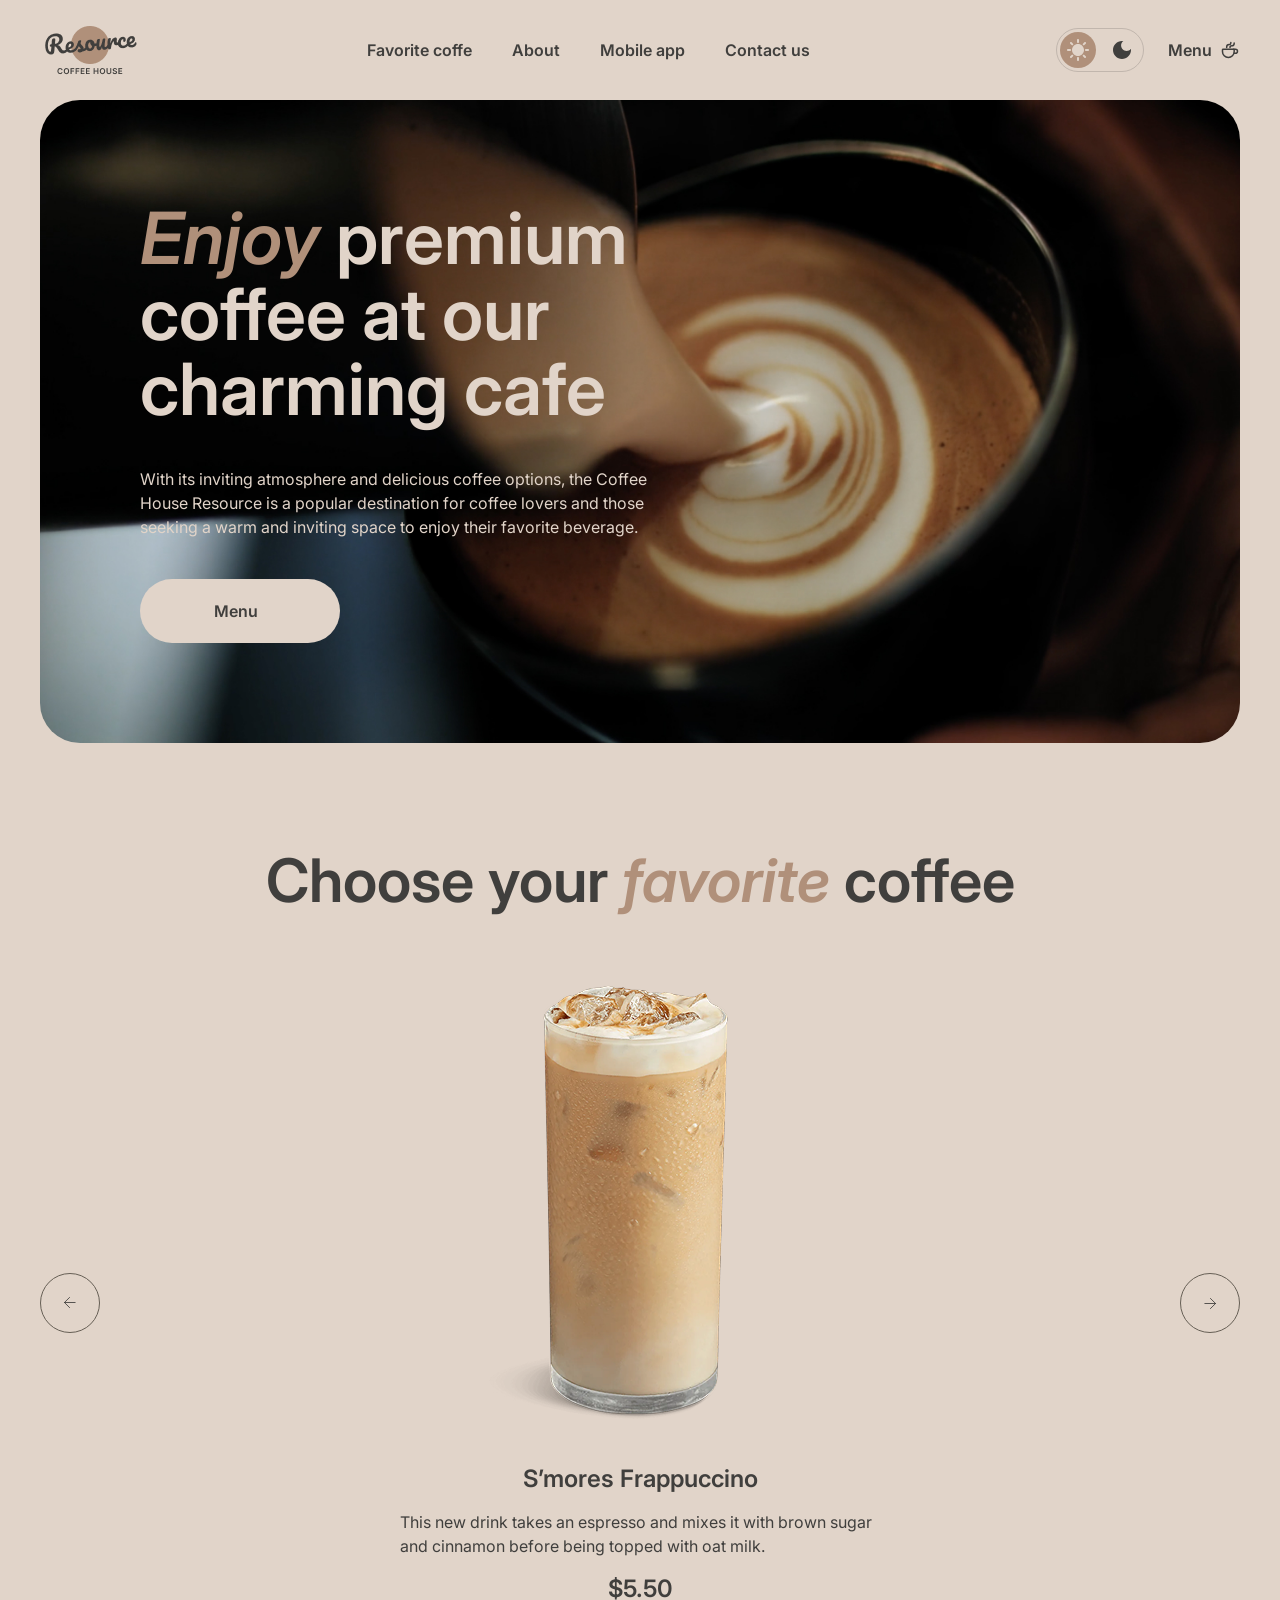
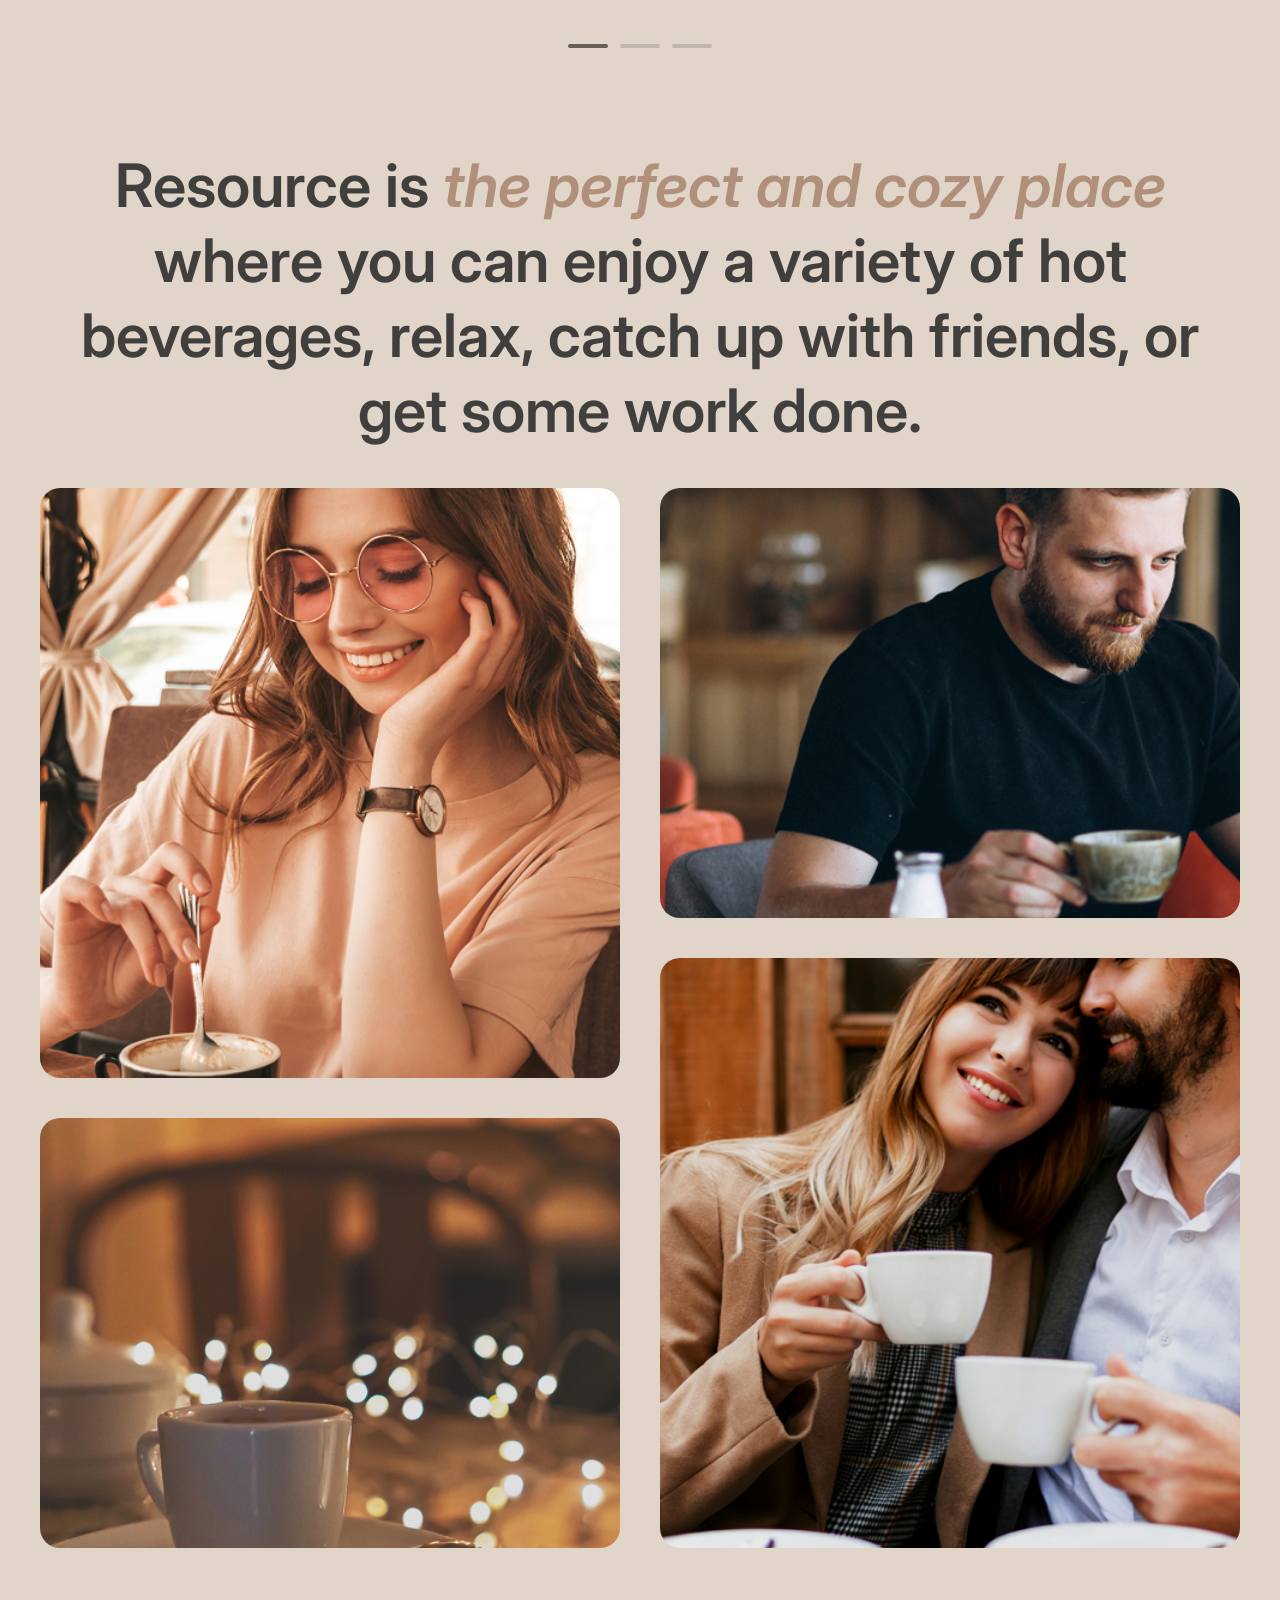
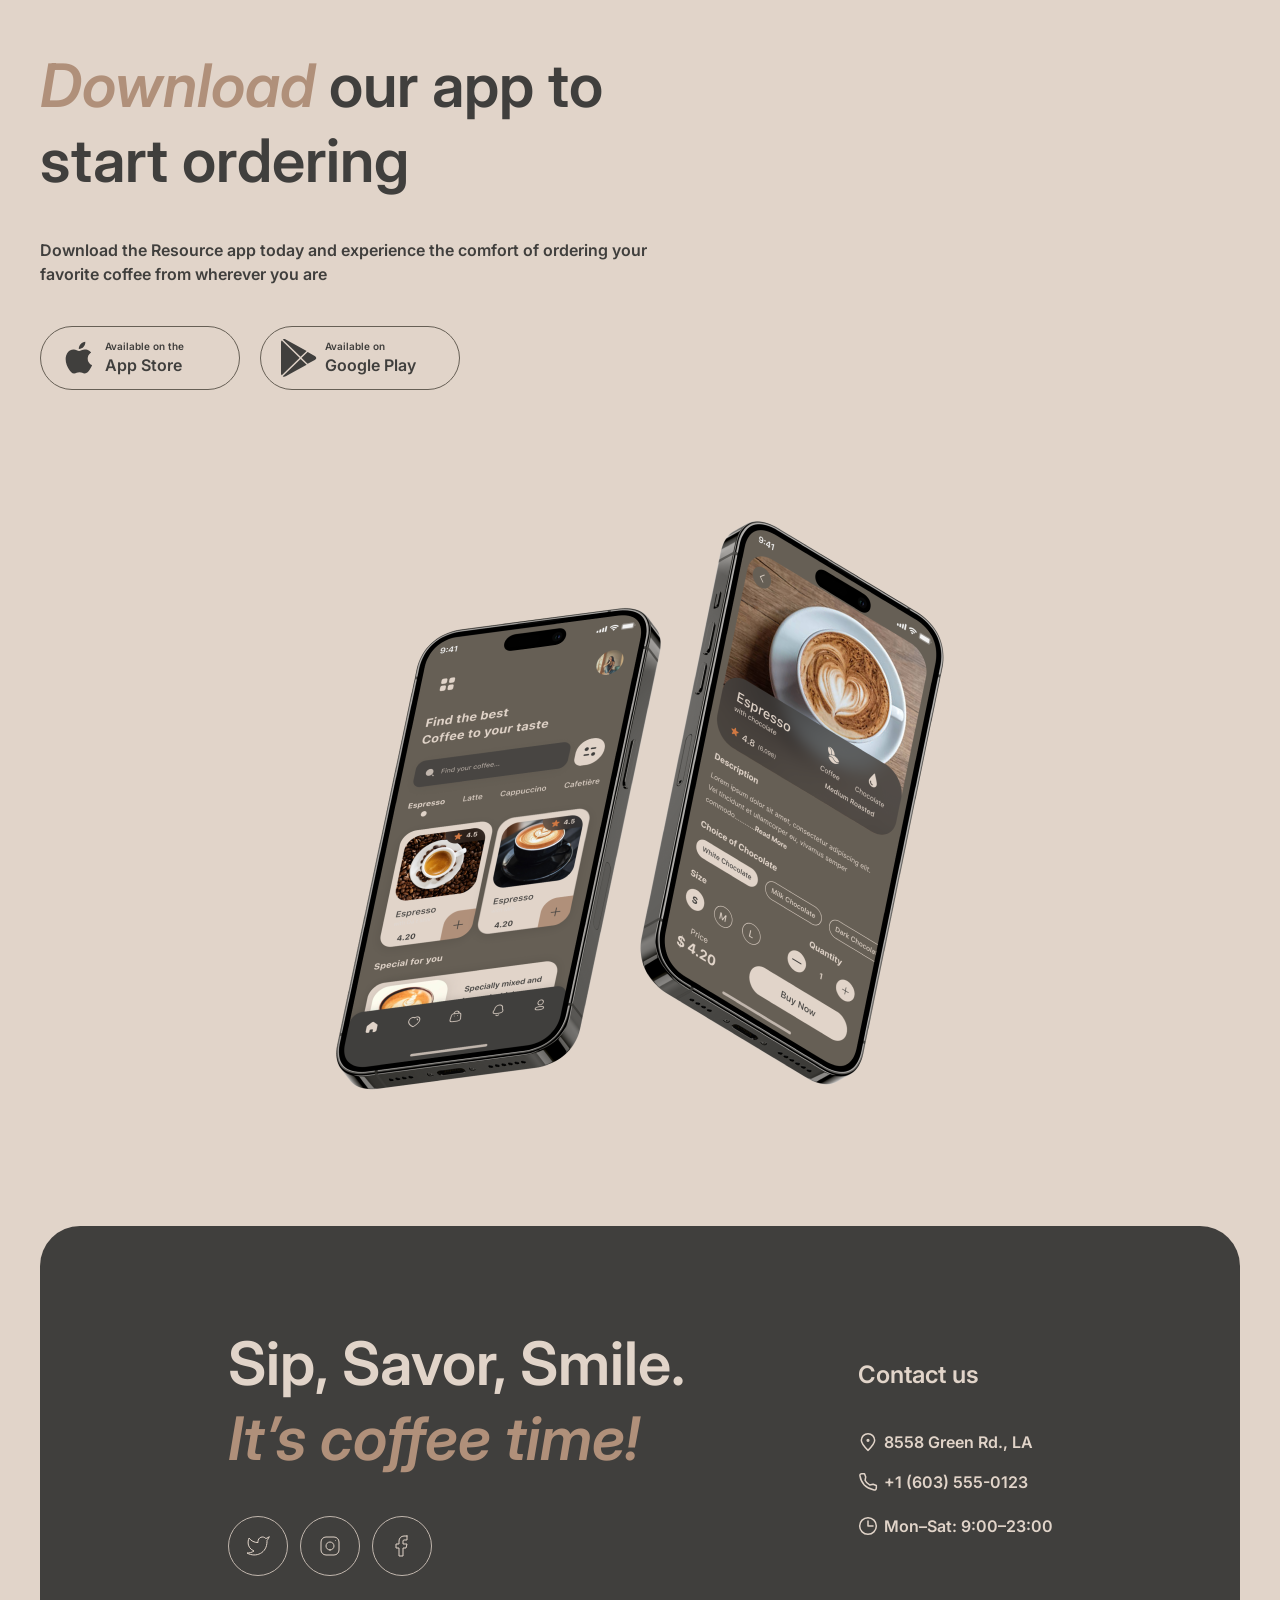
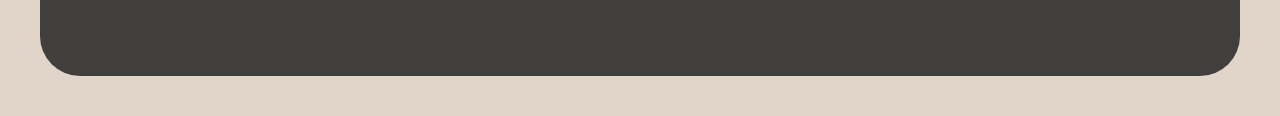
==== commit 2ff63c02: "feat: add butger button functionality" ====
--- a/index.html
+++ b/index.html
@@ -15,7 +15,7 @@
     />
     <link rel="stylesheet" href="css/style.css" />
     <link rel="shortcut icon" href="./assets/favicon.png" type="image/x-icon" />
-    <title>Coffe House Menu</title>
+    <title>Coffee House Menu</title>
   </head>
   <body class="light">
     <header class="header">
@@ -24,38 +24,38 @@
           <a
             href="index.html"
             class="header__logo"
-            aria-label="Resource Coffe House Logo"
+            aria-label="Resource Coffee House Logo"
           ></a>
-          <ul class="header__menu">
-            <li class="header__menu-item">
-              <a href="#favorite" class="header__link">Favorite coffe</a>
-            </li>
-            <li class="header__menu-item">
-              <a href="#about" class="header__link">About</a>
-            </li>
-            <li class="header__menu-item">
-              <a href="#app" class="header__link">Mobile app</a>
-            </li>
-            <li class="header__menu-item">
-              <a href="#contacts" class="header__link">Contact us</a>
-            </li>
-          </ul>
-          <div class="header__settings">
-            <div class="header__toggle" id="theme-switch">
-              <button
-                class="header__toggle-btn header__toggle-light header__toggle-active"
-                id="light"
-                aria-label="Light theme"
-              ></button>
-              <button
-                class="header__toggle-btn header__toggle-dark"
-                id="dark"
-                aria-label="Dark theme"
-              ></button>
-            </div>
+          <div class="header__menu" id="header-menu">
+            <ul class="header__list">
+              <li class="header__list-item">
+                <a href="#favorite" class="header__link">Favorite coffe</a>
+              </li>
+              <li class="header__list-item">
+                <a href="#about" class="header__link">About</a>
+              </li>
+              <li class="header__list-item">
+                <a href="#app" class="header__link">Mobile app</a>
+              </li>
+              <li class="header__list-item">
+                <a href="#contacts" class="header__link">Contact us</a>
+              </li>
+            </ul>
             <a href="menu.html" class="header__menu-btn" id="catalog-link">
               Menu
             </a>
+          </div>
+          <div class="header__toggle" id="theme-switch">
+            <button
+              class="header__toggle-btn header__toggle-light header__toggle_active"
+              id="light"
+              aria-label="Light theme"
+            ></button>
+            <button
+              class="header__toggle-btn header__toggle-dark"
+              id="dark"
+              aria-label="Dark theme"
+            ></button>
           </div>
           <button class="header__burger" id="burger-btn" aria-label="Open menu">
             <span class="header__burger-line"></span>
@@ -212,7 +212,7 @@
             <div class="download__img-wrapper">
               <img
                 src="./assets/download-bg.png"
-                alt="Two mobile screens with Coffe House App open"
+                alt="Two mobile screens with Coffee House App open"
                 class="download__img"
               />
             </div>
--- a/css/style.css
+++ b/css/style.css
@@ -39,6 +39,10 @@
   letter-spacing: 0%;
 }
 
+.overflow-none {
+  overflow-y: hidden;
+}
+
 body.light {
   color: var(--light-text-color);
   background: var(--light-bg-color);
@@ -105,18 +109,59 @@
 }
 
 .header__menu {
-  display: flex;
+  flex-grow: 1;
+  display: flex;
+  align-items: center;
+  transition: transform 0.6s ease-in;
+}
+
+.header__menu_active {
+  gap: 100px;
+  transition: transform 0.8s ease-in;
+}
+
+.header__list {
+  flex-grow: 1;
+  display: flex;
+  justify-content: center;
   align-items: center;
   gap: 40px;
 }
 
+.header__link {
+  position: relative;
+}
+
+.header__link::after {
+  content: '';
+  position: absolute;
+  bottom: -5px;
+  left: 0;
+  width: 0;
+  height: 2px;
+  transition: 0.5s ease-in;
+}
+
+.light .header__link::after {
+  background: #403f3d;
+}
+
+.dark .header__link::after {
+  background: #e1d4c9;
+}
+
+@media (hover: hover) {
+  .header__link:hover::after {
+    width: 100%;
+  }
+}
+/*
 .header__settings {
   display: flex;
   justify-content: space-between;
   align-items: center;
   gap: 24px;
-  margin-left: auto;
-}
+} */
 
 .header__menu-btn {
   display: block;
@@ -129,6 +174,7 @@
   color: inherit;
   text-align: left;
   padding: 2px 0;
+  margin-left: 156px;
   position: relative;
 }
 
@@ -160,7 +206,7 @@
   background: #e1d4c9;
 }
 
-@media (hover: none) and (pointer: coarse) {
+@media (hover: hover) {
   .header__menu-btn:hover::after {
     width: 100%;
   }
@@ -173,6 +219,10 @@
   gap: 8px;
   width: 88px;
   height: 44px;
+  position: absolute;
+  right: 96px;
+  top: 50%;
+  transform: translateY(-50%);
   padding: 3px;
   border: 1px solid var(--dark-border-color);
   border-radius: 25px;
@@ -191,12 +241,12 @@
   background: url(../assets/icons/sun.svg) no-repeat center / 22px;
 }
 
-.header__toggle-light.header__toggle-active {
+.header__toggle-light.header__toggle_active {
   background: url(../assets/icons/sun-active.svg) no-repeat center / 22px
     #b0907a;
 }
 
-@media (hover: none) and (pointer: coarse) {
+@media (hover: hover) {
   .header__toggle-light:hover {
     background: url(../assets/icons/sun-active.svg) no-repeat center / 22px
       var(--light-border-color);
@@ -207,12 +257,12 @@
   background: url(../assets/icons/moon.svg) no-repeat center / 18px;
 }
 
-.header__toggle-dark.header__toggle-active {
+.header__toggle-dark.header__toggle_active {
   background: url(../assets/icons/moon-active.svg) no-repeat center / 18px
     #b0907a;
 }
 
-@media (hover: none) and (pointer: coarse) {
+@media (hover: hover) {
   .header__toggle-dark:hover {
     background: url(../assets/icons/moon-active.svg) no-repeat center / 18px
       var(--light-border-color);
@@ -239,18 +289,32 @@
   height: 1px;
   background: var(--text-color);
   transition: 0.4s ease-in;
-}
-
-.header__burger_active .header__burger-line {
-  animation: openBurger 1s forwards;
-}
-
-@keyframes openBurger {
+  position: relative;
+}
+
+.header__burger_active .header__burger-line:first-of-type {
+  animation: openBurger1 1s forwards;
+}
+
+.header__burger_active .header__burger-line:last-of-type {
+  animation: openBurger2 1s forwards;
+}
+
+@keyframes openBurger1 {
   40% {
-    transform: translateY(50%);
+    transform: translateY(4px);
   }
   100% {
-    transform: translateY(50%) rotate(45deg);
+    transform: translateY(4px) rotate(135deg);
+  }
+}
+
+@keyframes openBurger2 {
+  40% {
+    transform: translateY(-4px);
+  }
+  100% {
+    transform: translateY(-4px) rotate(-135deg);
   }
 }
 
@@ -312,7 +376,7 @@
   background: url(../assets/icons/coffee-cup-dark.svg) no-repeat center / 20px;
 }
 
-@media (hover: none) and (pointer: coarse) {
+@media (hover: hover) {
   .hero__btn:hover::after {
     width: 20px;
   }
@@ -431,7 +495,7 @@
   background: url(../assets/icons/arrow-dark.svg) no-repeat center / 12px;
 }
 
-@media (hover: none) and (pointer: coarse) {
+@media (hover: hover) {
   body.light .slider__btn:hover,
   body.dark .slider__btn:hover {
     background: url(../assets/icons/arrow-dark.svg) no-repeat center / 12px
@@ -478,7 +542,7 @@
   transform: scale(1.2);
 }
 
-@media (hover: none) and (pointer: coarse) {
+@media (hover: hover) {
   .about__gallery-item:hover .about__gallery-img {
     transform: scale(1);
   }
@@ -554,25 +618,39 @@
   line-height: 150%;
 }
 
-.download__btn_mac {
+body.light .download__btn_mac {
   background: url(../assets/icons/mac-icon.svg) no-repeat 20px center / 36px;
 }
 
-.download__btn_google {
+body.light .download__btn_google {
   background: url(../assets/icons/google-icon.svg) no-repeat 20px center / 36px;
 }
 
-@media (hover: none) and (pointer: coarse) {
-  .download__btn_mac:hover {
+body.dark .download__btn_mac {
+  background: url(../assets/icons/mac-icon-dark.svg) no-repeat 20px center /
+    36px;
+}
+
+body.dark .download__btn_google {
+  background: url(../assets/icons/google-icon-dark.svg) no-repeat 20px center /
+    36px;
+}
+
+@media (hover: hover) {
+  body.light .download__btn_mac:hover,
+  body.dark .download__btn_mac:hover {
     background: url(../assets/icons/mac-icon-hover.svg) no-repeat 20px center /
       36px var(--hover-color);
     color: var(--text-inverse-color);
-  }
-
-  .download__btn_google:hover {
+    border-color: var(--hover-color);
+  }
+
+  body.light .download__btn_google:hover,
+  body.dark .download__btn_google:hover {
     background: url(../assets/icons/google-icon-hover.svg) no-repeat 20px
       center / 36px var(--hover-color);
     color: var(--text-inverse-color);
+    border-color: var(--hover-color);
   }
 }
 
@@ -643,7 +721,7 @@
   background: url(../assets/icons/facebook.svg) no-repeat center / 24px;
 }
 
-@media (hover: none) and (pointer: coarse) {
+@media (hover: hover) {
   body.light .footer__social-item:nth-of-type(1) .footer__social-link:hover {
     background: url(../assets/icons/twitter-hover.svg) no-repeat center / 24px
       var(--bg-color);
@@ -712,7 +790,7 @@
   transition: 0.4s ease-in;
 }
 
-@media (hover: none) and (pointer: coarse) {
+@media (hover: hover) {
   .footer__contacts-link:hover::after {
     width: 100%;
   }
@@ -788,7 +866,7 @@
   color: var(--light-bg-color);
 }
 
-@media (hover: none) and (pointer: coarse) {
+@media (hover: hover) {
   .tabs__btn:hover {
     background: var(--light-border-color);
     color: var(--light-bg-color);
@@ -880,19 +958,39 @@
   line-height: 125%;
 }
 
-@media (max-width: 768px) {
-  .header__menu {
-    display: none;
-  }
-
+@media (max-width: 854px) {
   .header__burger {
     display: flex;
   }
 
-  .header__menu-btn#catalog-link {
-    display: none;
-  }
-
+  .header__menu {
+    position: fixed;
+    left: 0;
+    top: 100px;
+    width: 100%;
+    height: calc(100vh - 100px);
+    flex-direction: column;
+    background: var(--bg-color);
+    transform: translateX(200%);
+  }
+
+  .header__menu_active {
+    transform: translateX(0);
+  }
+
+  .header__link {
+    font-weight: 600;
+    font-size: 32px;
+    line-height: 125%;
+    text-align: center;
+  }
+
+  .header__list {
+    flex-direction: column;
+  }
+}
+
+@media (max-width: 768px) {
   .about__gallery {
     max-width: 100%;
     height: 1220px;
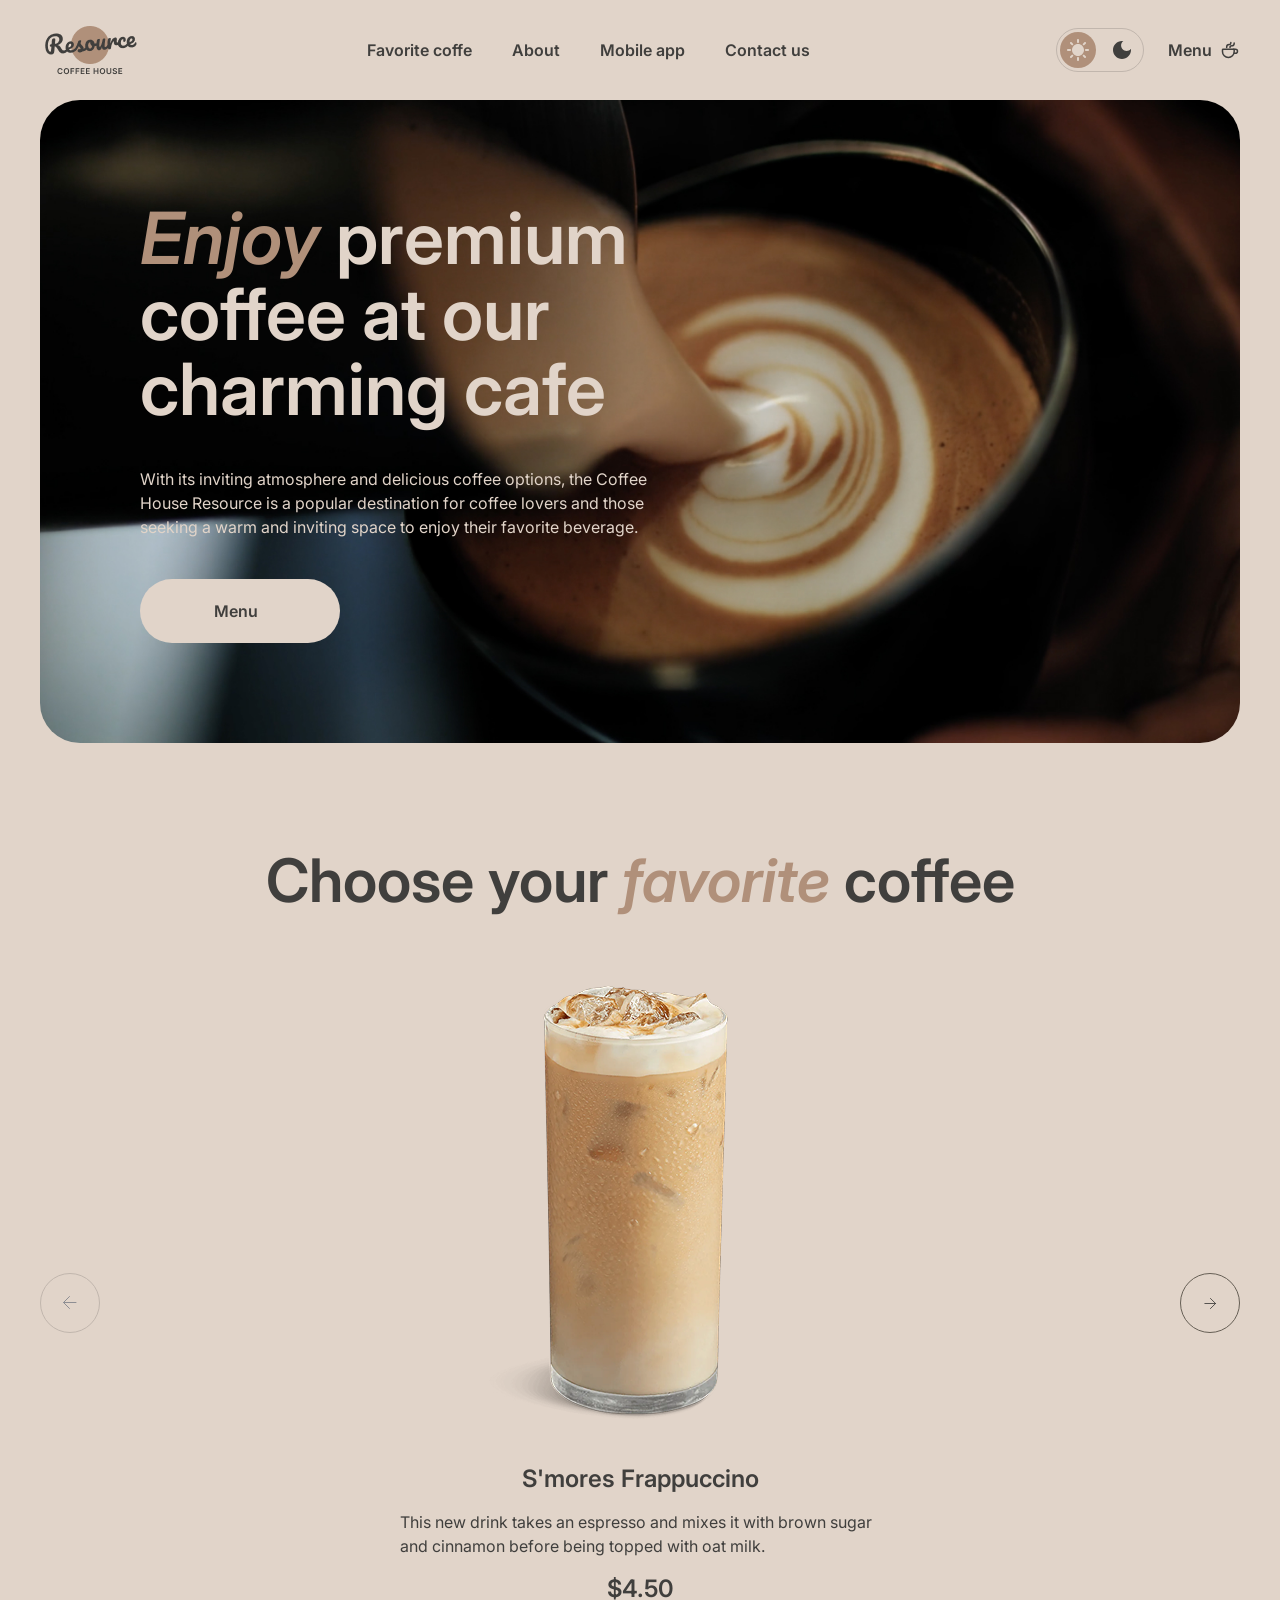
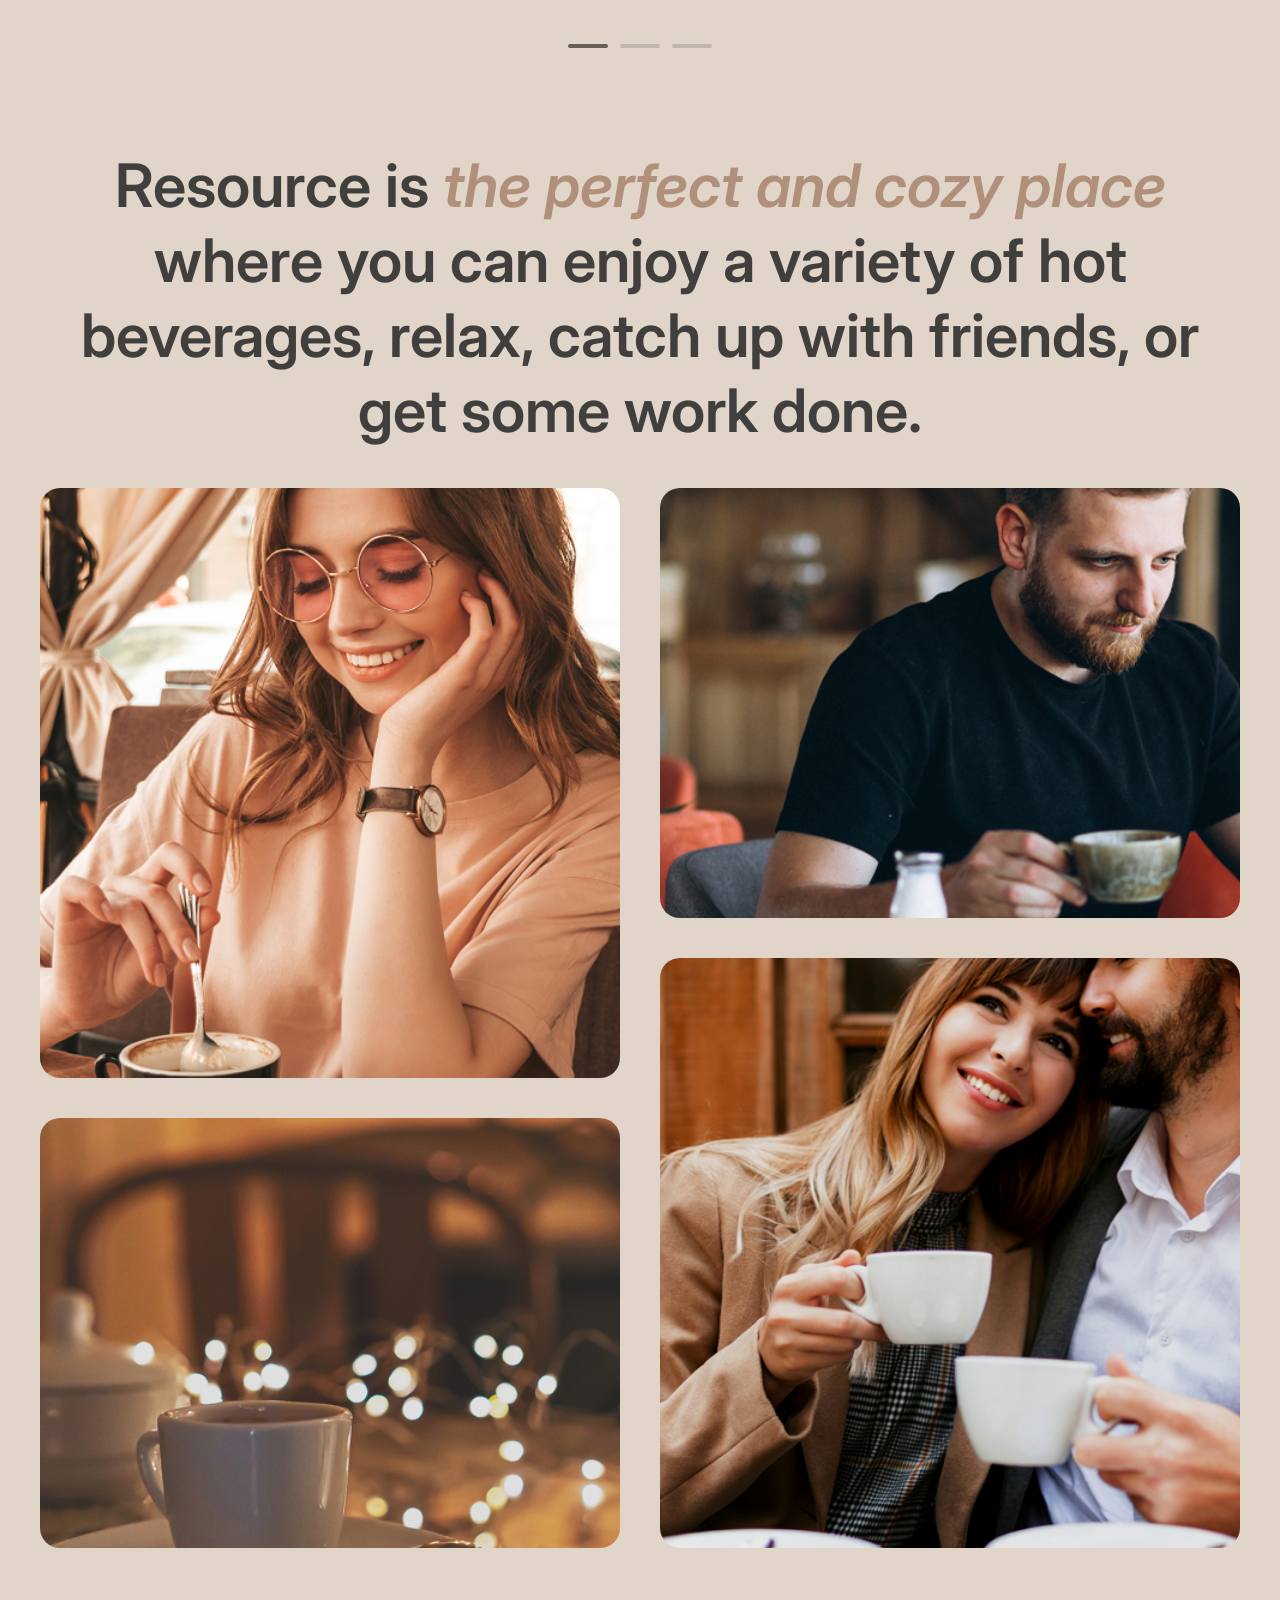
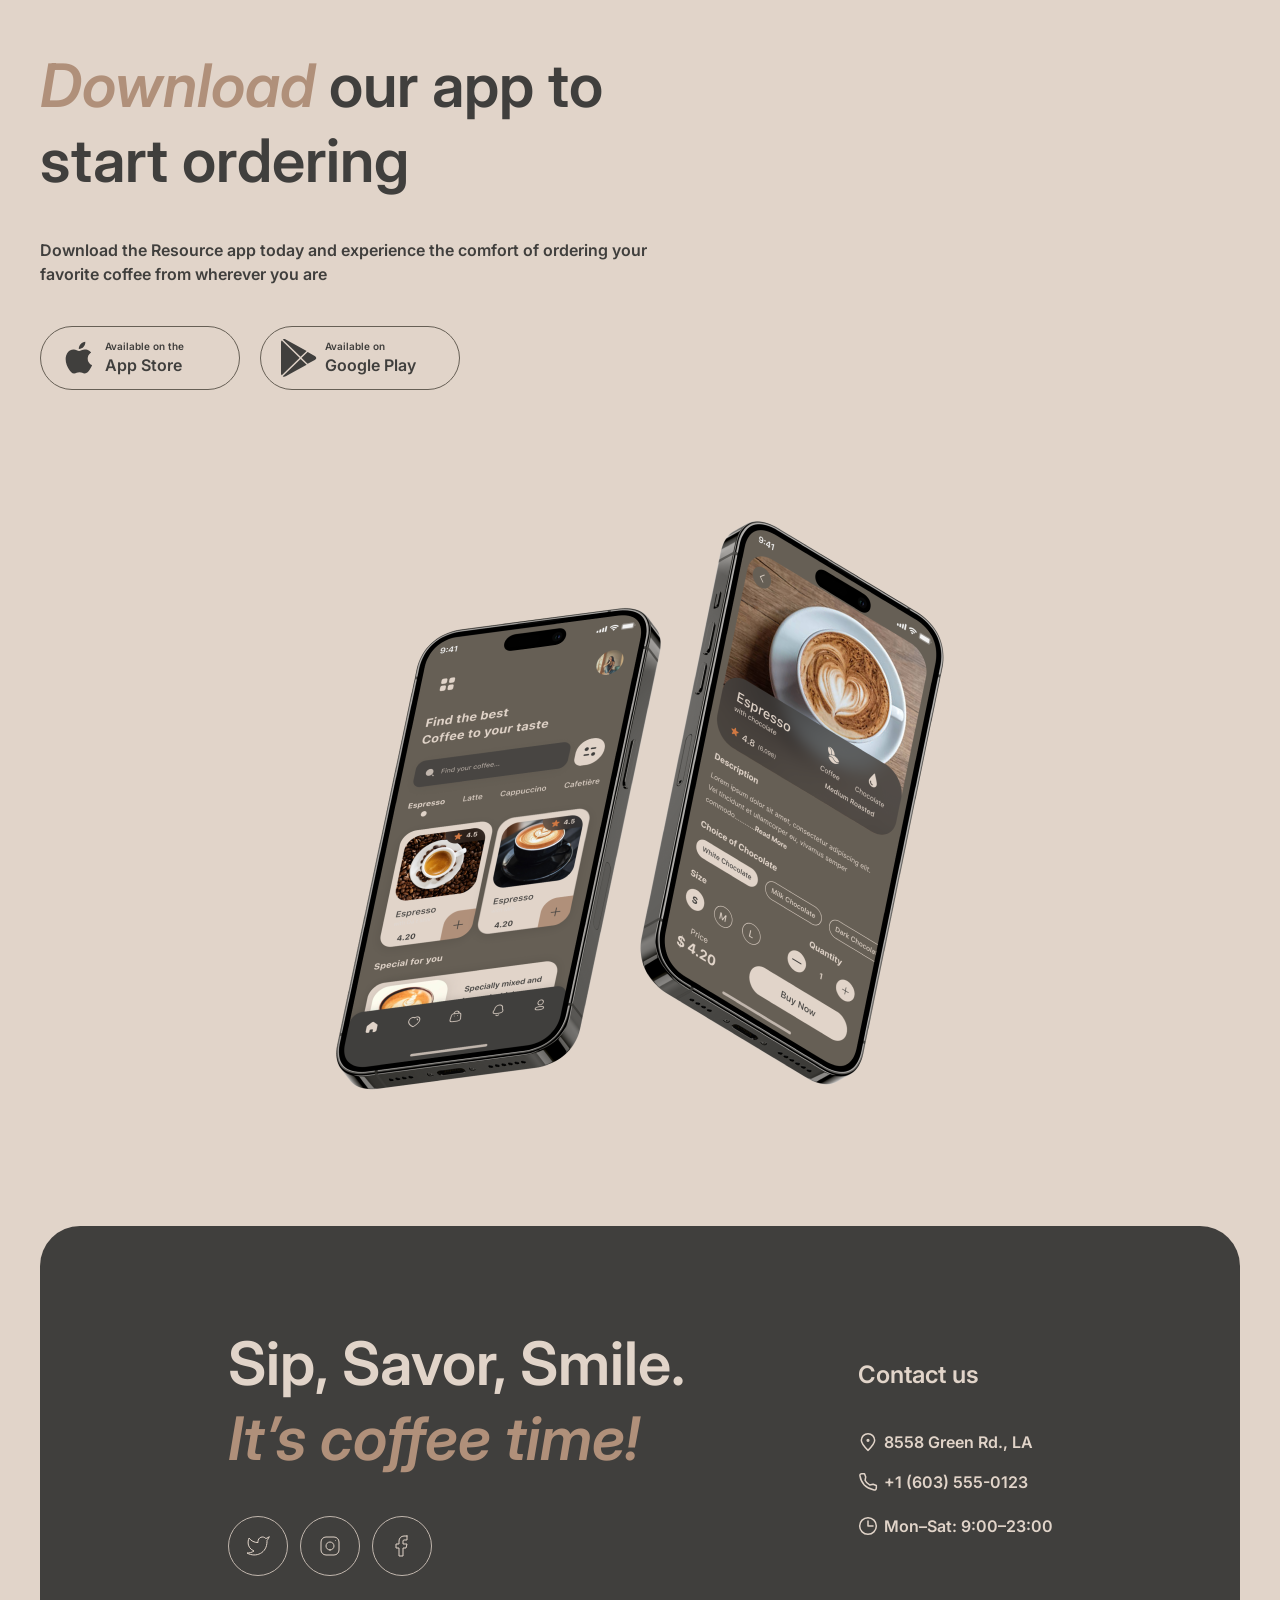
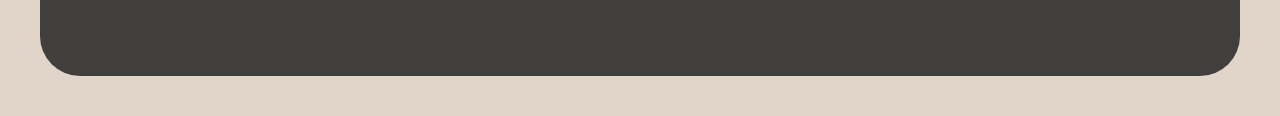
==== commit 70be79c3: "feat: add slider functionality" ====
--- a/index.html
+++ b/index.html
@@ -95,40 +95,81 @@
               coffee
             </h2>
             <div class="choose__slider slider">
-              <ul class="slider__list">
-                <li class="slider__item">
-                  <img
-                    src="./assets/images/slider/coffee-slider-1.png"
-                    alt="S’mores Frappuccino"
-                    class="slider__img"
-                  />
-                  <div class="slider__content">
-                    <p class="slider__item-title">S’mores Frappuccino</p>
-                    <p class="slider__item-text">
-                      This new drink takes an espresso and mixes it with brown
-                      sugar and cinnamon before being topped with oat milk.
-                    </p>
-                    <p class="slider__item-price">$5.50</p>
-                  </div>
-                </li>
-              </ul>
-              <div class="slider__controls">
+              <div class="slider__wrapper">
+                <ul class="slider__list">
+                  <li class="slider__item">
+                    <img
+                      src="./assets/images/slider/coffee-slider-1.png"
+                      alt="S’mores Frappuccino"
+                      class="slider__img"
+                    />
+                    <div class="slider__content">
+                      <p class="slider__item-title">S’mores Frappuccino</p>
+                      <p class="slider__item-text">
+                        This new drink takes an espresso and mixes it with brown
+                        sugar and cinnamon before being topped with oat milk.
+                      </p>
+                      <p class="slider__item-price">$5.50</p>
+                    </div>
+                  </li>
+                  <li class="slider__item">
+                    <img
+                      src="./assets/images/slider/coffee-slider-2.png"
+                      alt="S’mores Frappuccino"
+                      class="slider__img"
+                    />
+                    <div class="slider__content">
+                      <p class="slider__item-title">Caramel Macchiato</p>
+                      <p class="slider__item-text">
+                        Fragrant and unique classic espresso with rich
+                        caramel-peanut syrup, with cream under whipped thick
+                        foam.
+                      </p>
+                      <p class="slider__item-price">$5.00</p>
+                    </div>
+                  </li>
+                  <!-- <li class="slider__item">
+                    <img
+                      src="./assets/images/slider/coffee-slider-3.png"
+                      alt="Ice coffee"
+                      class="slider__img"
+                    />
+                    <div class="slider__content">
+                      <p class="slider__item-title">S’mores Frappuccino</p>
+                      <p class="slider__item-text">
+                        A popular summer drink that tones and invigorates.
+                        Prepared from coffee, milk and ice.
+                      </p>
+                      <p class="slider__item-price">$4.50</p>
+                    </div>
+                  </li> -->
+                </ul>
+                <div class="slider__controls">
+                  <button
+                    class="slider__controls-item slider__controls-item_active"
+                    aria-label="Slide button"
+                  ></button>
+                  <button
+                    class="slider__controls-item"
+                    aria-label="Slide button"
+                  ></button>
+                  <button
+                    class="slider__controls-item"
+                    aria-label="Slide button"
+                  ></button>
+                </div>
+              </div>
+              <div class="slider__buttons" id="slider-btn">
                 <button
-                  class="slider__controls-item slider__controls-item_active"
-                  aria-label="Slide button"
+                  class="slider__btn"
+                  aria-label="Prev slide"
+                  id="prev-slide-btn"
                 ></button>
                 <button
-                  class="slider__controls-item"
-                  aria-label="Slide button"
+                  class="slider__btn"
+                  aria-label="Next slide"
+                  id="next-slide-btn"
                 ></button>
-                <button
-                  class="slider__controls-item"
-                  aria-label="Slide button"
-                ></button>
-              </div>
-              <div class="slider__buttons">
-                <button class="slider__btn" aria-label="Prev slide"></button>
-                <button class="slider__btn" aria-label="Next slide"></button>
               </div>
             </div>
           </div>
--- a/css/style.css
+++ b/css/style.css
@@ -396,16 +396,24 @@
 }
 
 .slider {
+  width: 100%;
   position: relative;
 }
 
+.slider__wrapper {
+  width: 480px;
+  overflow: hidden;
+  margin: 0 auto;
+}
+
 .slider__list {
-  max-width: 480px;
-  margin: 0 auto;
+  width: fit-content;
+  display: flex;
+  transition: 0.5s ease-in;
 }
 
 .slider__item {
-  max-width: 480px;
+  width: 480px;
   margin-bottom: 40px;
 }
 
@@ -487,12 +495,28 @@
   transition: 0.4s ease-in;
 }
 
+.slider__btn:disabled {
+  pointer-events: none;
+}
+
 body.light .slider__btn {
   background: url(../assets/icons/arrow-light.svg) no-repeat center / 12px;
 }
 
 body.dark .slider__btn {
   background: url(../assets/icons/arrow-dark.svg) no-repeat center / 12px;
+}
+
+body.light .slider__btn:disabled {
+  background: url(../assets/icons/arrow-disabled-light.svg) no-repeat center /
+    14px;
+  border-color: var(--dark-border-color);
+}
+
+body.dark .slider__btn:disabled {
+  background: url(../assets/icons/arrow-disabled-dark.svg) no-repeat center /
+    12px;
+  border-color: var(--dark-footer-bg);
 }
 
 @media (hover: hover) {
@@ -971,6 +995,7 @@
     height: calc(100vh - 100px);
     flex-direction: column;
     background: var(--bg-color);
+    padding: 50px 0;
     transform: translateX(200%);
   }
 
@@ -978,11 +1003,30 @@
     transform: translateX(0);
   }
 
-  .header__link {
+  .header__link,
+  .header__menu-btn {
     font-weight: 600;
     font-size: 32px;
     line-height: 125%;
+  }
+
+  .header__link {
     text-align: center;
+  }
+
+  .header__menu-btn {
+    width: 145px;
+    margin: 0;
+  }
+
+  .light .header__menu-btn {
+    background: url(../assets/icons/coffee-cup-light.svg) no-repeat center
+      right / 44px;
+  }
+
+  .dark .header__menu-btn {
+    background: url(../assets/icons/coffee-cup-dark.svg) no-repeat center
+      right / 44px;
   }
 
   .header__list {
@@ -1006,6 +1050,16 @@
   }
 }
 
+@media (max-width: 630px) {
+  .slider__wrapper {
+    width: 348px;
+  }
+
+  .slider__item {
+    width: 348px;
+  }
+}
+
 @media (max-width: 680px) {
   .container {
     padding: 0 16px;
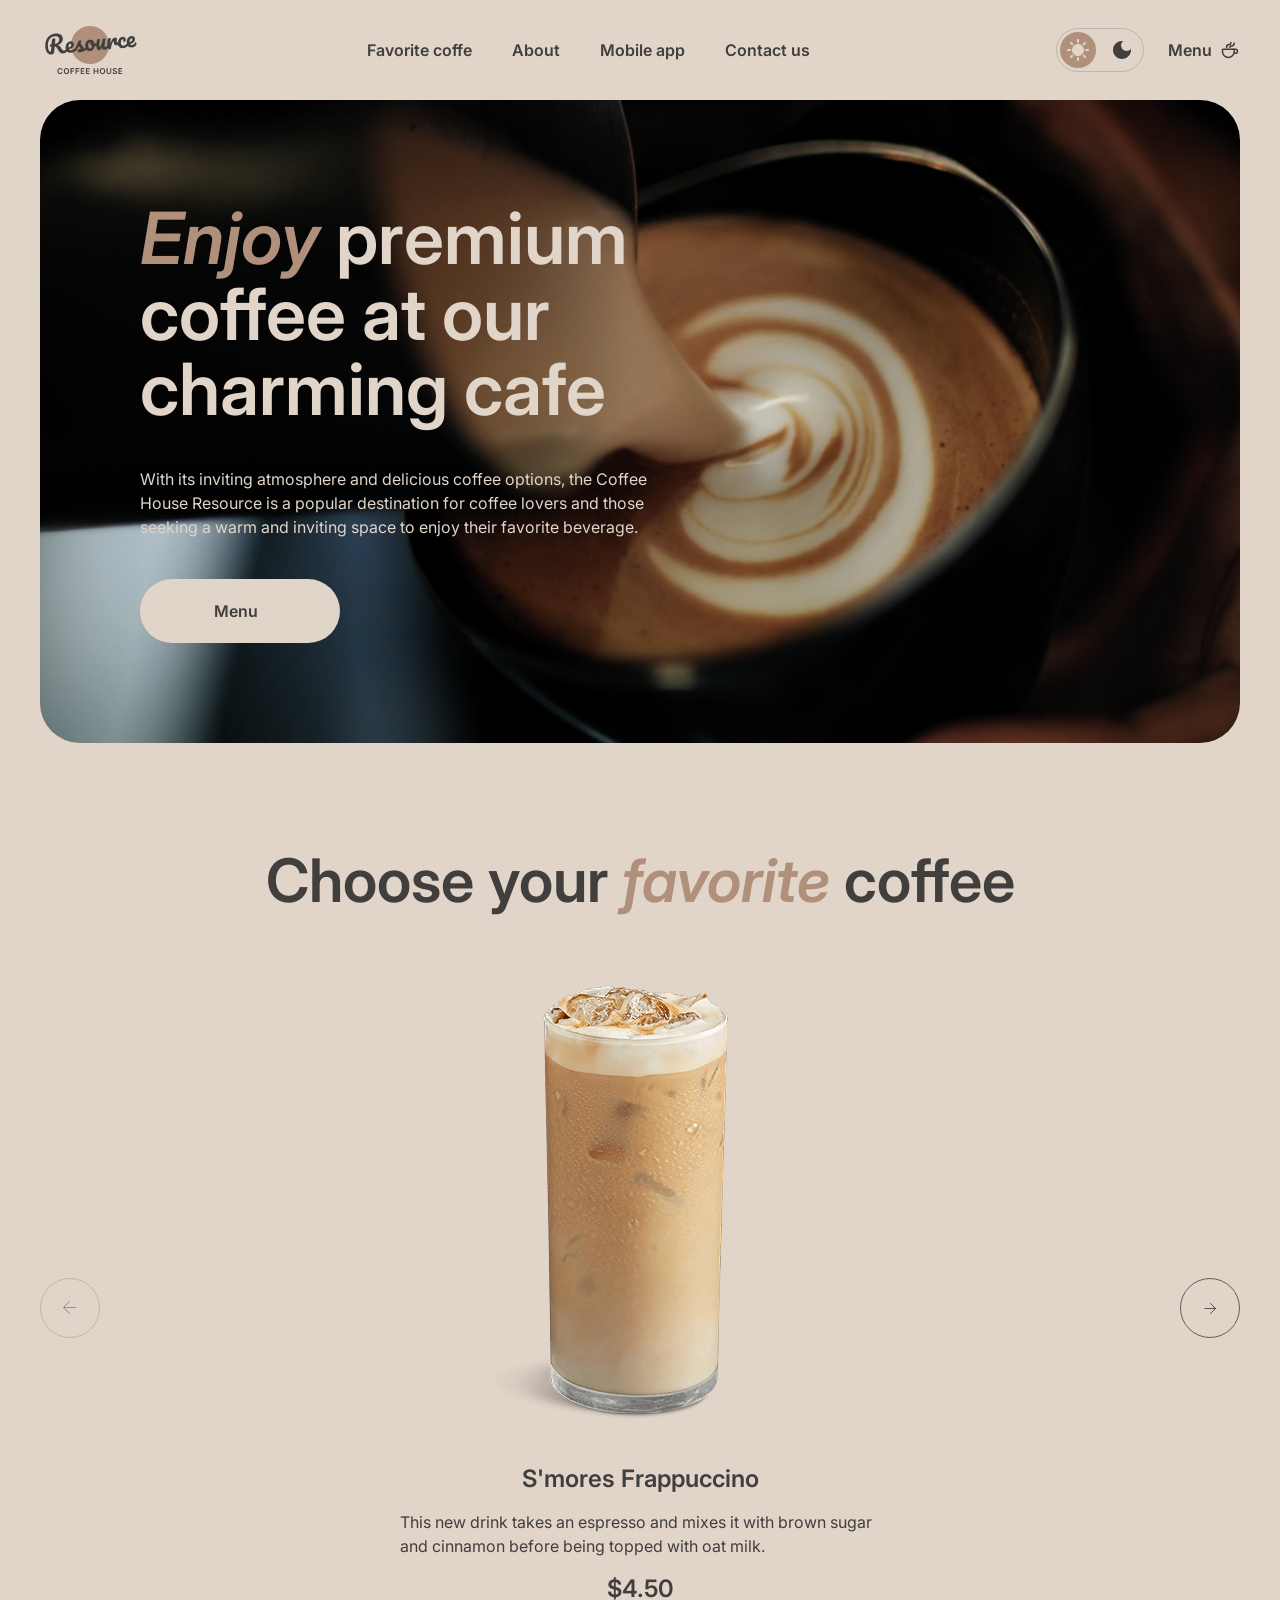
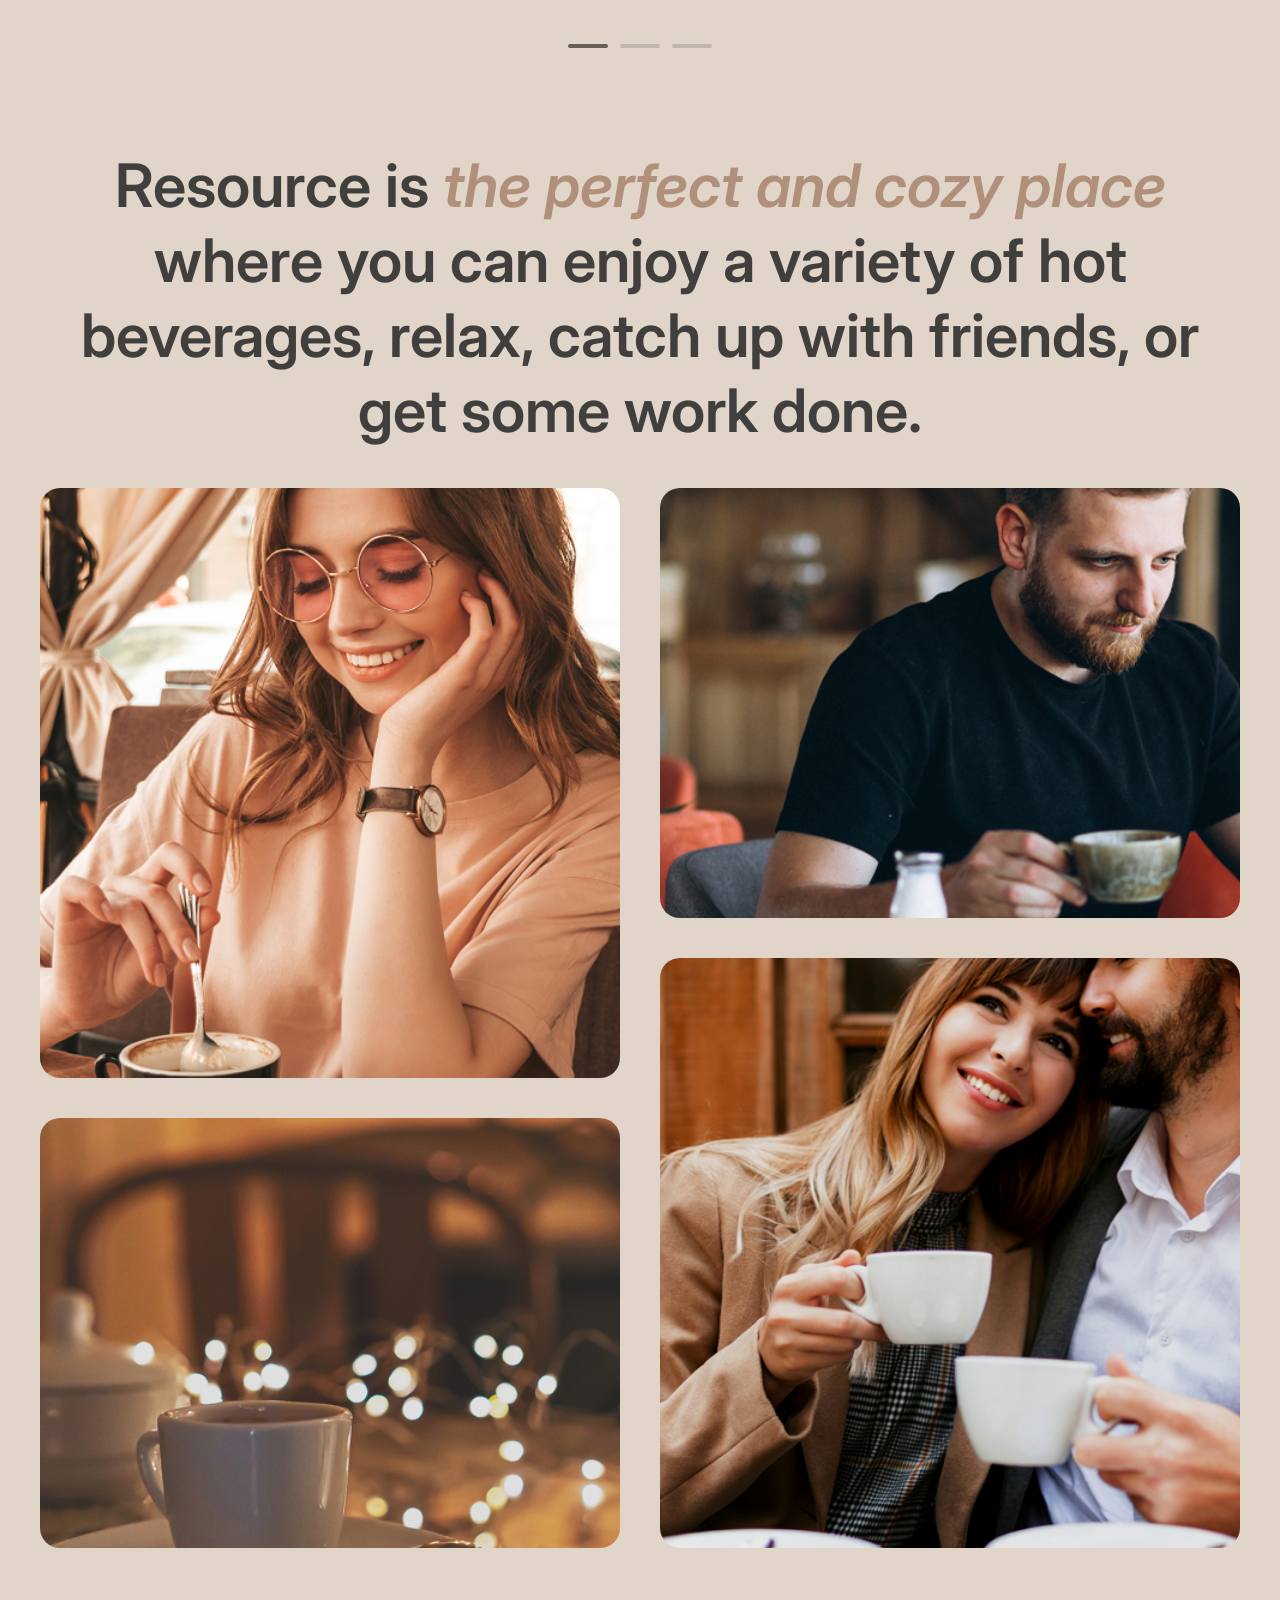
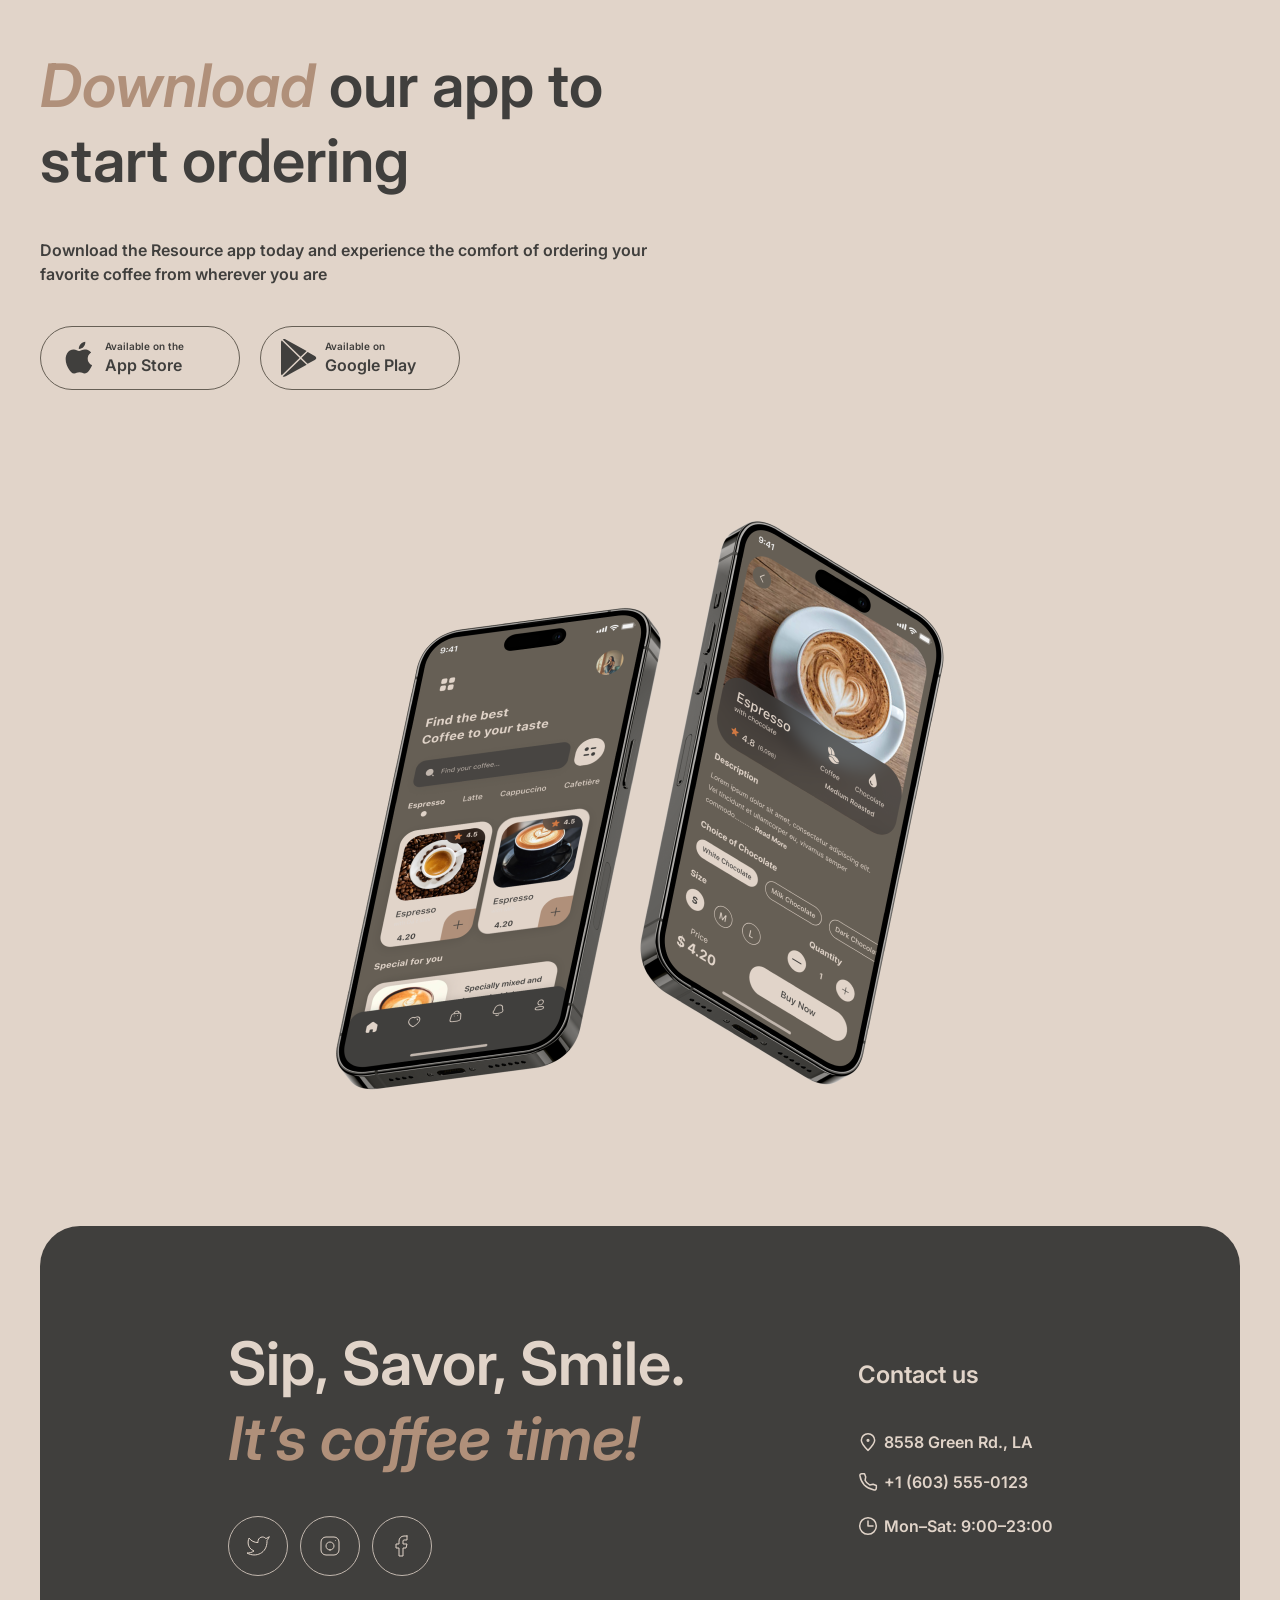
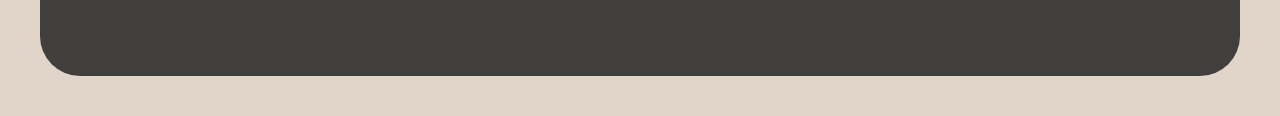
==== commit cd5dfdf9: "feat: slider controls buttons" ====
--- a/index.html
+++ b/index.html
@@ -96,67 +96,26 @@
             </h2>
             <div class="choose__slider slider">
               <div class="slider__wrapper">
-                <ul class="slider__list">
-                  <li class="slider__item">
-                    <img
-                      src="./assets/images/slider/coffee-slider-1.png"
-                      alt="S’mores Frappuccino"
-                      class="slider__img"
-                    />
-                    <div class="slider__content">
-                      <p class="slider__item-title">S’mores Frappuccino</p>
-                      <p class="slider__item-text">
-                        This new drink takes an espresso and mixes it with brown
-                        sugar and cinnamon before being topped with oat milk.
-                      </p>
-                      <p class="slider__item-price">$5.50</p>
-                    </div>
-                  </li>
-                  <li class="slider__item">
-                    <img
-                      src="./assets/images/slider/coffee-slider-2.png"
-                      alt="S’mores Frappuccino"
-                      class="slider__img"
-                    />
-                    <div class="slider__content">
-                      <p class="slider__item-title">Caramel Macchiato</p>
-                      <p class="slider__item-text">
-                        Fragrant and unique classic espresso with rich
-                        caramel-peanut syrup, with cream under whipped thick
-                        foam.
-                      </p>
-                      <p class="slider__item-price">$5.00</p>
-                    </div>
-                  </li>
-                  <!-- <li class="slider__item">
-                    <img
-                      src="./assets/images/slider/coffee-slider-3.png"
-                      alt="Ice coffee"
-                      class="slider__img"
-                    />
-                    <div class="slider__content">
-                      <p class="slider__item-title">S’mores Frappuccino</p>
-                      <p class="slider__item-text">
-                        A popular summer drink that tones and invigorates.
-                        Prepared from coffee, milk and ice.
-                      </p>
-                      <p class="slider__item-price">$4.50</p>
-                    </div>
-                  </li> -->
-                </ul>
+                <ul class="slider__list"></ul>
                 <div class="slider__controls">
                   <button
                     class="slider__controls-item slider__controls-item_active"
                     aria-label="Slide button"
-                  ></button>
+                  >
+                    <span></span>
+                  </button>
                   <button
                     class="slider__controls-item"
                     aria-label="Slide button"
-                  ></button>
+                  >
+                    <span></span>
+                  </button>
                   <button
                     class="slider__controls-item"
                     aria-label="Slide button"
-                  ></button>
+                  >
+                    <span></span>
+                  </button>
                 </div>
               </div>
               <div class="slider__buttons" id="slider-btn">
--- a/css/style.css
+++ b/css/style.css
@@ -383,7 +383,7 @@
 }
 
 .choose__content {
-  padding: 100px 0;
+  padding: 100px 0 90px;
 }
 
 .section__title {
@@ -414,7 +414,7 @@
 
 .slider__item {
   width: 480px;
-  margin-bottom: 40px;
+  margin-bottom: 30px;
 }
 
 .slider__img {
@@ -456,24 +456,32 @@
 
 .slider__controls-item {
   width: 40px;
+  padding: 10px 0;
+  background: transparent;
+  cursor: pointer;
+}
+
+.slider__controls-item span {
+  display: block;
+  width: 100%;
   height: 4px;
   border-radius: 100px;
-  cursor: pointer;
-}
-
-body.light .slider__controls-item {
+  transition: 0.3s ease-in;
+}
+
+body.light .slider__controls-item span {
   background: var(--dark-border-color);
 }
 
-body.dark .slider__controls-item {
+body.dark .slider__controls-item span {
   background: var(--light-border-color);
 }
 
-body.light .slider__controls-item_active {
+body.light .slider__controls-item_active span {
   background: var(--light-border-color);
 }
 
-body.dark .slider__controls-item_active {
+body.dark .slider__controls-item_active span {
   background: var(--dark-border-color);
 }
 
